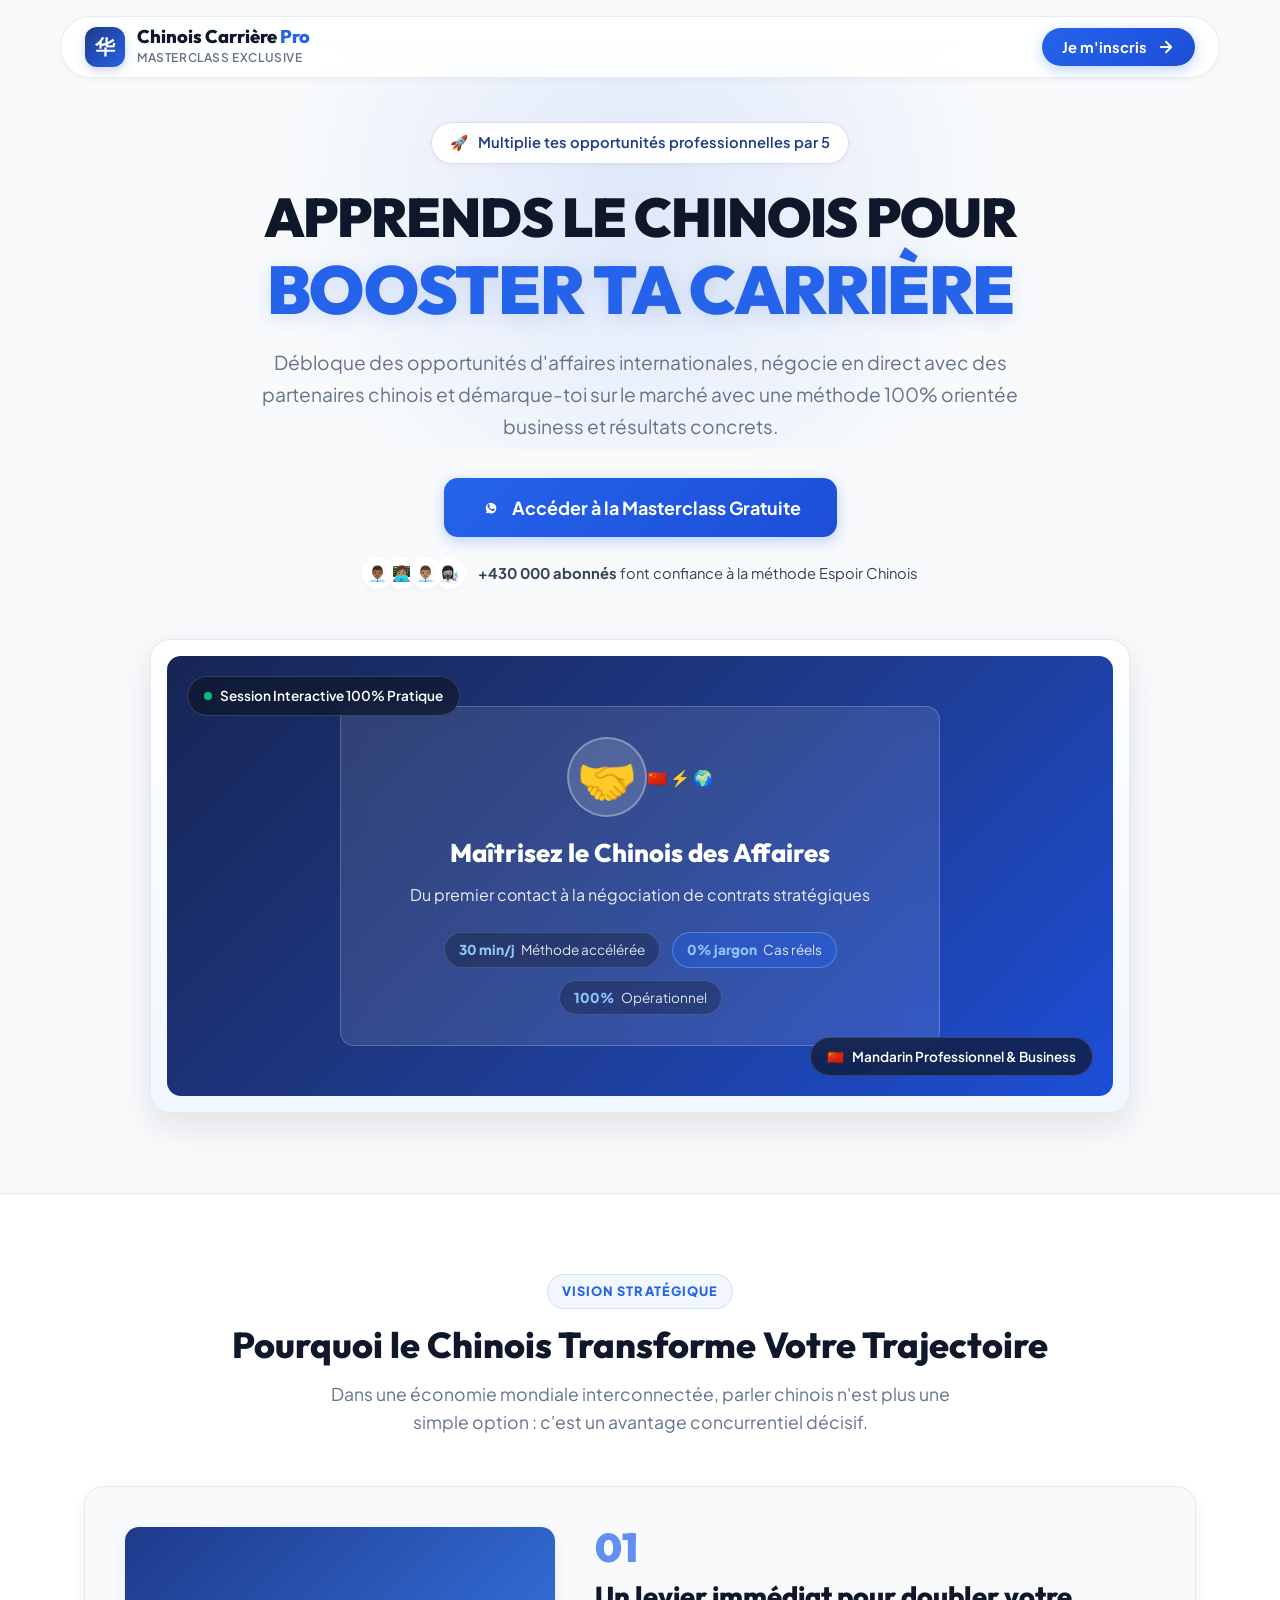
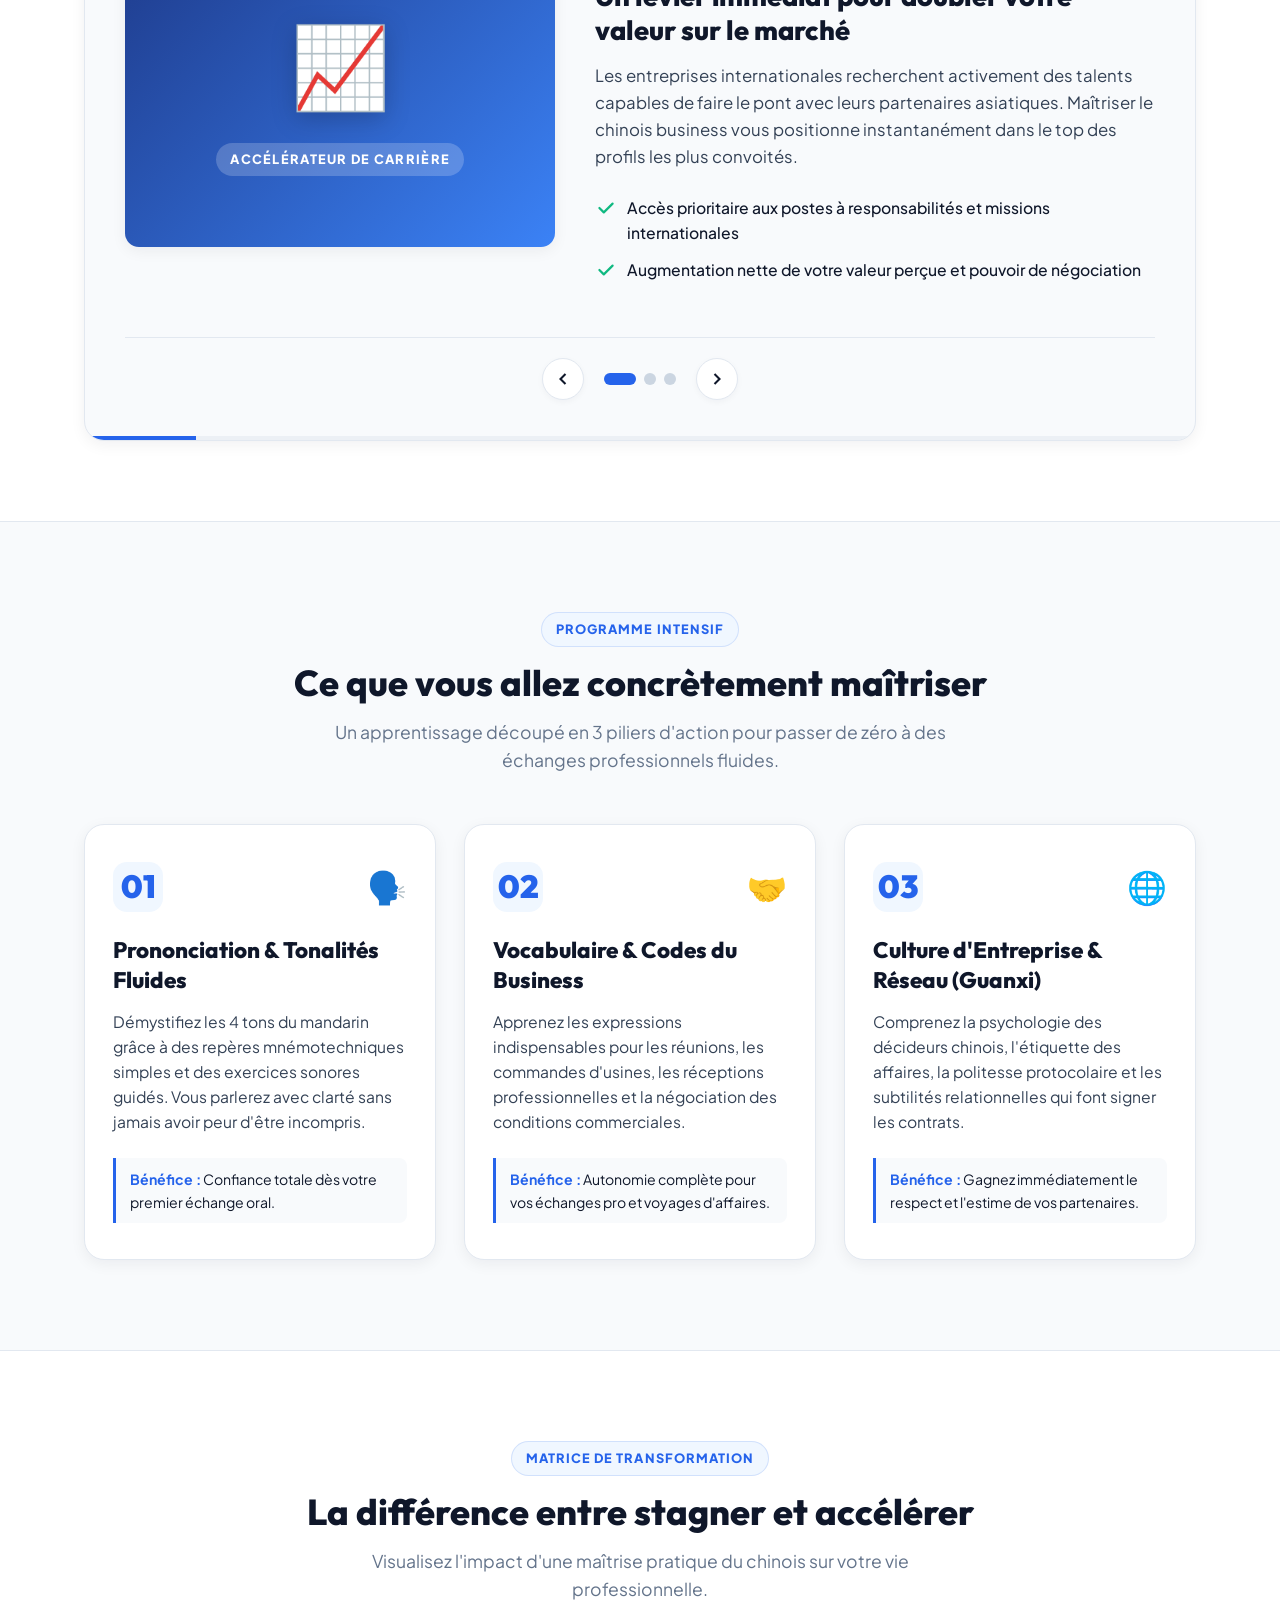
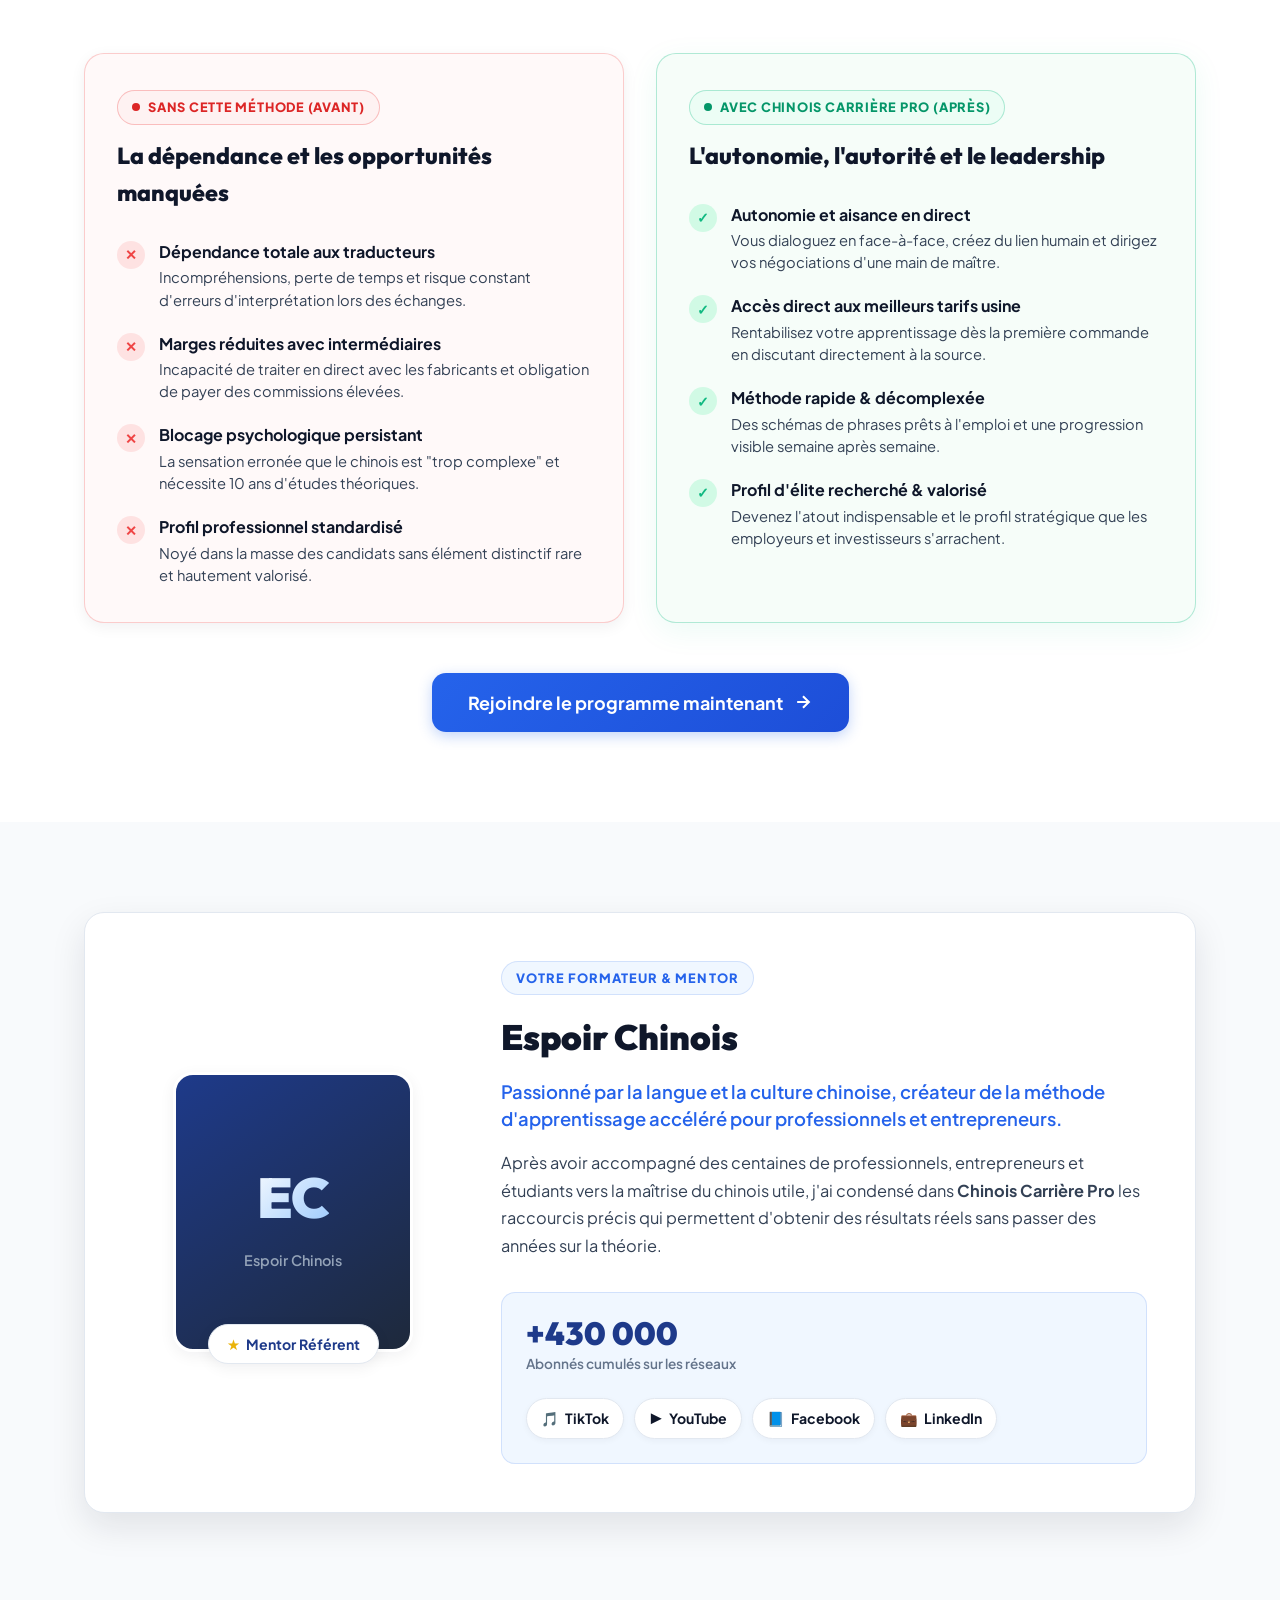
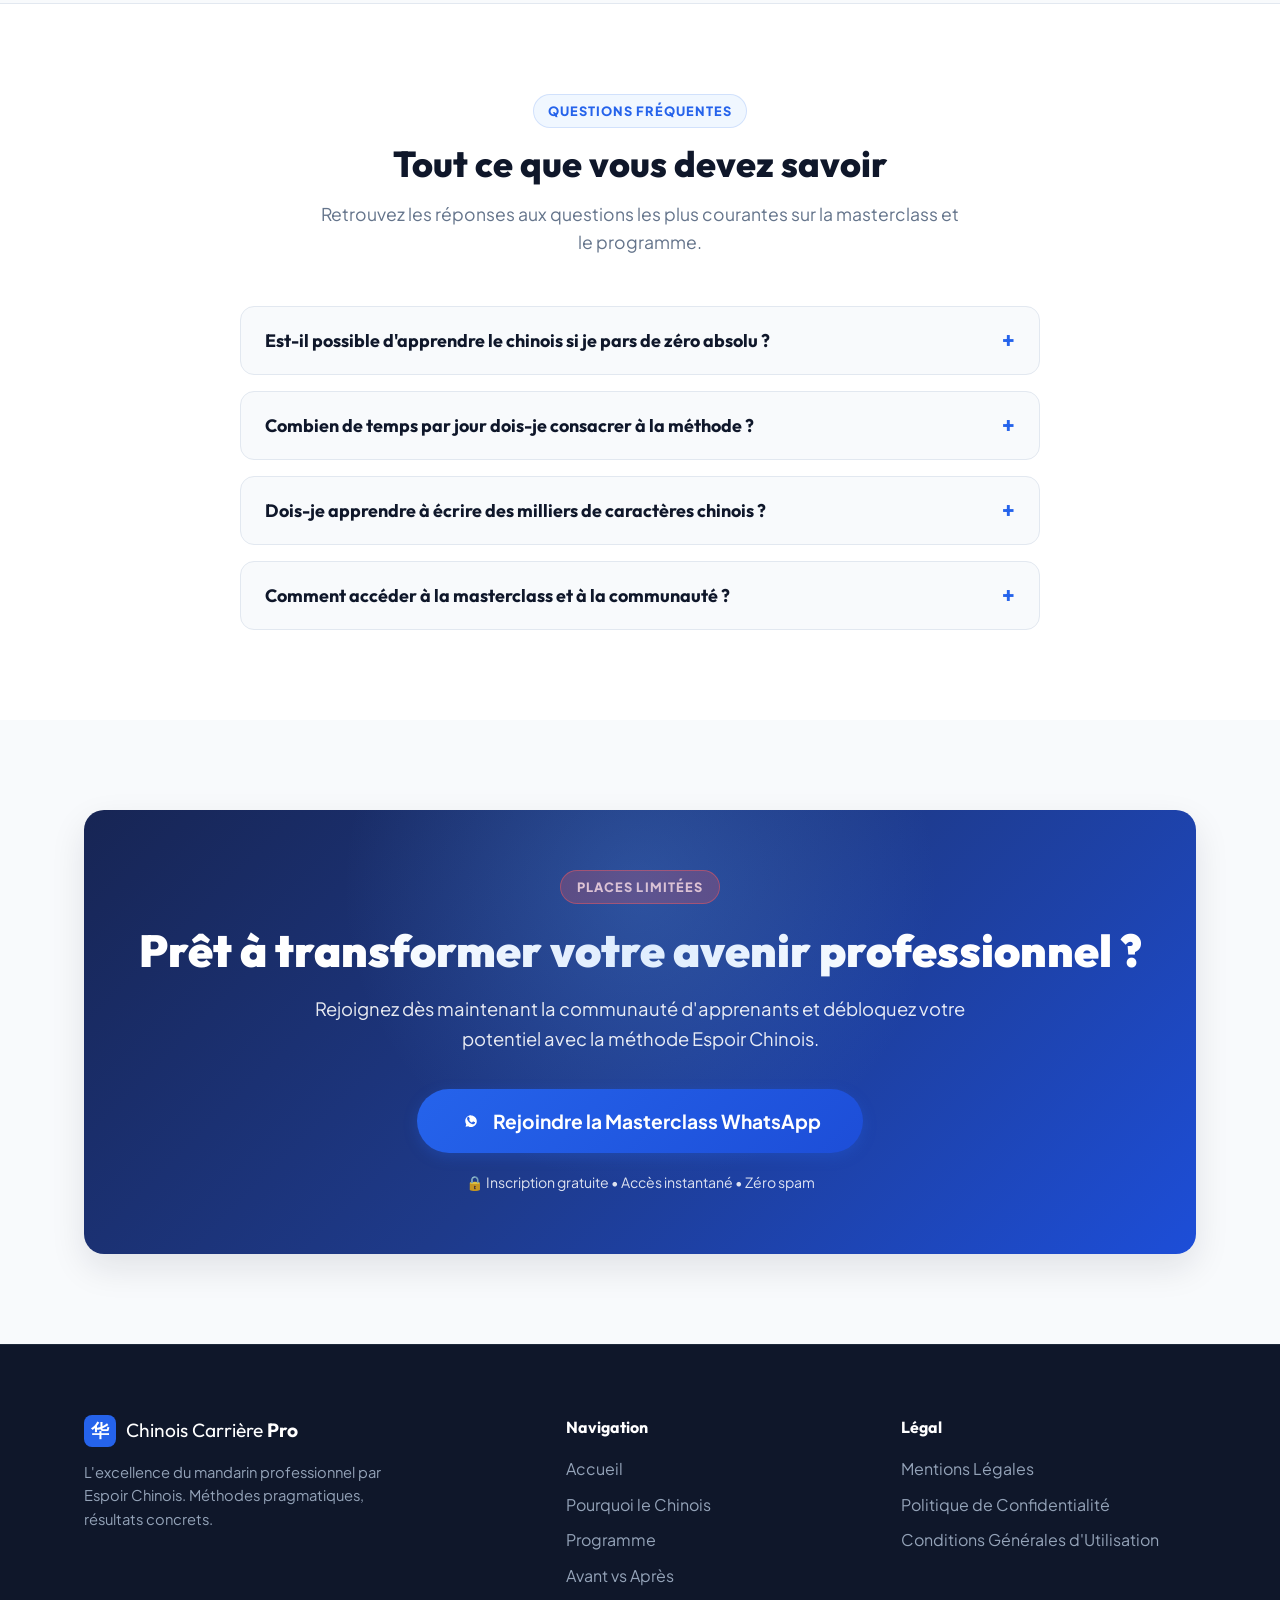
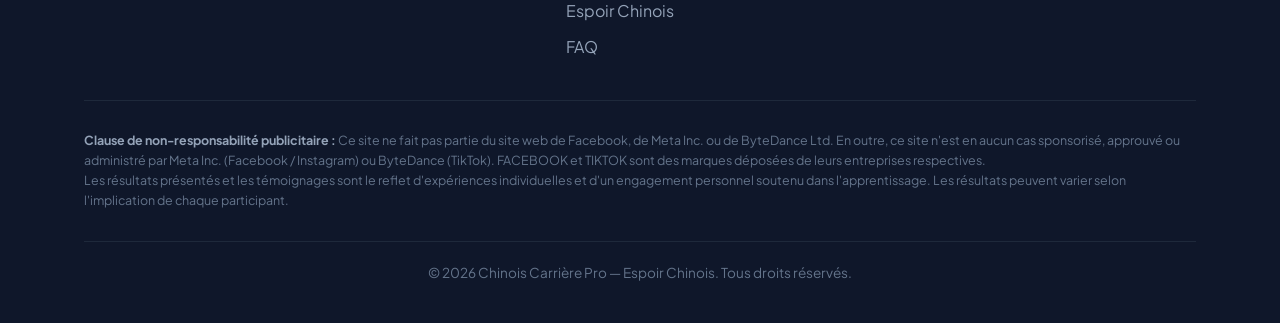
==== masterclass.html @ d3c2fe31 "La page de vente devient la racine du site Vercel sert index.html à la racine : c'était l'ancienne l" ====
<!DOCTYPE html>
<html lang="fr">
<head>
  <meta charset="UTF-8">
  <meta name="viewport" content="width=device-width, initial-scale=1.0">
  <title>Chinois Carrière Pro | Masterclass Exclusive avec Espoir Chinois</title>
  <meta name="description" content="Apprends le chinois professionnel pour booster ta carrière, négocier avec des partenaires chinois et débloquer des opportunités d'affaires internationales.">
  
  <!-- Preconnect Google Fonts -->
  <link rel="preconnect" href="https://fonts.googleapis.com">
  <link rel="preconnect" href="https://fonts.gstatic.com" crossorigin>
  <link href="https://fonts.googleapis.com/css2?family=Outfit:wght@600;700;800;900&family=Plus+Jakarta+Sans:wght@400;500;600;700&display=swap" rel="stylesheet">
  
  <!-- Stylesheet -->
  <link rel="stylesheet" href="styles.css">
</head>
<body>

  <!-- ==================== HEADER MINIMALISTE ==================== -->
  <header class="floating-header" id="header">
    <div class="header-container">
      <a href="#" class="brand-logo" aria-label="Accueil Chinois Carrière Pro">
        <div class="logo-badge">
          <span class="logo-cn">华</span>
        </div>
        <div class="logo-text">
          <span class="logo-title">Chinois Carrière <span class="text-royal">Pro</span></span>
          <span class="logo-subtitle">Masterclass Exclusive</span>
        </div>
      </a>
      <div class="header-action">
        <button class="btn btn-primary btn-header open-modal-btn" id="header-cta">
          <span>Je m'inscris</span>
          <svg width="18" height="18" viewBox="0 0 24 24" fill="none" stroke="currentColor" stroke-width="2.5" stroke-linecap="round" stroke-linejoin="round"><path d="M5 12h14M12 5l7 7-7 7"/></svg>
        </button>
      </div>
    </div>
  </header>

  <main>
    <!-- ==================== HERO SECTION ==================== -->
    <section class="hero-section" id="hero">
      <div class="hero-bg-glow"></div>
      <div class="container hero-content">
        
        <!-- Ticker Dynamique (Rotation 3.2s) -->
        <div class="hero-ticker-wrapper" id="ticker-wrapper" aria-live="polite">
          <div class="ticker-badge" id="hero-ticker">
            <span class="ticker-icon" id="ticker-icon">🚀</span>
            <span class="ticker-text" id="ticker-text">Multiplie tes opportunités professionnelles par 5</span>
          </div>
        </div>

        <!-- Titre Impactant -->
        <h1 class="hero-title">
          <span class="title-line-1">APPRENDS LE CHINOIS POUR</span>
          <span class="title-line-2">BOOSTER TA CARRIÈRE</span>
        </h1>

        <p class="hero-subtitle">
          Débloque des opportunités d'affaires internationales, négocie en direct avec des partenaires chinois et démarque-toi sur le marché avec une méthode 100% orientée business et résultats concrets.
        </p>

        <!-- CTA Principal & Garanties -->
        <div class="hero-cta-group">
          <button class="btn btn-primary btn-lg open-modal-btn" id="hero-cta-main">
            <span class="btn-shine"></span>
            <svg class="whatsapp-icon" width="22" height="22" viewBox="0 0 24 24" fill="currentColor">
              <path d="M12.031 6.172c-3.181 0-5.767 2.586-5.768 5.766-.001 1.298.38 2.27 1.019 3.287l-.711 2.598 2.664-.698c.96.541 1.761.882 2.796.883h.005c3.183 0 5.77-2.587 5.77-5.769s-2.588-5.767-5.775-5.767zm3.374 8.204c-.146.415-.718.784-1.002.833-.284.048-.655.074-2.18-.558-1.954-.809-3.21-2.793-3.308-2.923-.098-.13-.79-1.05-.79-2.003 0-.953.498-1.42.676-1.614.178-.194.39-.243.52-.243.13 0 .26.002.373.007.12.006.279-.046.436.331.162.39.553 1.348.602 1.448.049.099.082.215.016.346-.065.13-.098.212-.196.326-.098.114-.207.255-.296.342-.098.098-.201.205-.087.401.114.195.508.838 1.09 1.356.751.669 1.385.877 1.58.974.196.098.31.082.424-.049.114-.13.488-.569.619-.764.13-.195.26-.163.439-.098.179.065 1.139.537 1.334.635.195.098.326.146.374.228.049.081.049.472-.097.887z"/>
            </svg>
            <span>Accéder à la Masterclass Gratuite</span>
          </button>
          
          <div class="hero-social-proof-strip">
            <div class="avatars-group">
              <span class="avatar av-1">👨🏾‍💼</span>
              <span class="avatar av-2">👩🏽‍💻</span>
              <span class="avatar av-3">👨🏽‍💼</span>
              <span class="avatar av-4">👩🏿‍🔬</span>
            </div>
            <div class="proof-text">
              <strong>+430 000 abonnés</strong> font confiance à la méthode Espoir Chinois
            </div>
          </div>
        </div>

        <!-- Bannière Visuelle Pleine Largeur avec Glow -->
        <div class="hero-visual-card">
          <div class="visual-inner">
            <div class="visual-badge-floating top-left">
              <span class="dot-pulse"></span>
              <span>Session Interactive 100% Pratique</span>
            </div>
            <div class="visual-badge-floating bottom-right">
              <span class="badge-icon">🇨🇳</span>
              <span>Mandarin Professionnel & Business</span>
            </div>
            
            <!-- Graphic Illustration Container -->
            <div class="hero-banner-art">
              <div class="art-grid-lines"></div>
              <div class="art-card-center">
                <div class="art-avatar-box">
                  <span class="art-symbol">🤝</span>
                  <div class="art-status">
                    <span class="art-flag">🇨🇳 ⚡ 🌍</span>
                  </div>
                </div>
                <div class="art-card-text">
                  <h3>Maîtrisez le Chinois des Affaires</h3>
                  <p>Du premier contact à la négociation de contrats stratégiques</p>
                </div>
                <div class="art-stats-row">
                  <div class="stat-pill">
                    <span class="stat-num">30 min/j</span>
                    <span class="stat-lbl">Méthode accélérée</span>
                  </div>
                  <div class="stat-pill highlight">
                    <span class="stat-num">0% jargon</span>
                    <span class="stat-lbl">Cas réels</span>
                  </div>
                  <div class="stat-pill">
                    <span class="stat-num">100%</span>
                    <span class="stat-lbl">Opérationnel</span>
                  </div>
                </div>
              </div>
            </div>
          </div>
        </div>

      </div>
    </section>

    <!-- ==================== CARROUSEL ÉDUCATIF ==================== -->
    <section class="carousel-section" id="impact">
      <div class="container">
        
        <div class="section-header text-center">
          <div class="section-tag">VISION STRATÉGIQUE</div>
          <h2 class="section-title">Pourquoi le Chinois Transforme Votre Trajectoire</h2>
          <p class="section-subtitle">Dans une économie mondiale interconnectée, parler chinois n'est plus une simple option : c'est un avantage concurrentiel décisif.</p>
        </div>

        <div class="carousel-container" id="edu-carousel" aria-roledescription="carousel">
          <div class="carousel-slides-wrapper" id="carousel-track">
            
            <!-- Slide 01 -->
            <div class="carousel-slide active" data-index="0" role="group" aria-roledescription="slide">
              <div class="slide-grid">
                <div class="slide-visual">
                  <div class="slide-art-box theme-blue">
                    <div class="art-glow"></div>
                    <div class="slide-icon-huge">📈</div>
                    <div class="slide-art-tag">ACCÉLÉRATEUR DE CARRIÈRE</div>
                  </div>
                </div>
                <div class="slide-content">
                  <div class="slide-badge-num">01</div>
                  <h3 class="slide-title">Un levier immédiat pour doubler votre valeur sur le marché</h3>
                  <p class="slide-desc">
                    Les entreprises internationales recherchent activement des talents capables de faire le pont avec leurs partenaires asiatiques. Maîtriser le chinois business vous positionne instantanément dans le top des profils les plus convoités.
                  </p>
                  <ul class="slide-benefits">
                    <li>
                      <svg class="check-icon" viewBox="0 0 20 20" fill="currentColor"><path fill-rule="evenodd" d="M16.707 5.293a1 1 0 010 1.414l-8 8a1 1 0 01-1.414 0l-4-4a1 1 0 011.414-1.414L8 12.586l7.293-7.293a1 1 0 011.414 0z" clip-rule="evenodd"/></svg>
                      <span>Accès prioritaire aux postes à responsabilités et missions internationales</span>
                    </li>
                    <li>
                      <svg class="check-icon" viewBox="0 0 20 20" fill="currentColor"><path fill-rule="evenodd" d="M16.707 5.293a1 1 0 010 1.414l-8 8a1 1 0 01-1.414 0l-4-4a1 1 0 011.414-1.414L8 12.586l7.293-7.293a1 1 0 011.414 0z" clip-rule="evenodd"/></svg>
                      <span>Augmentation nette de votre valeur perçue et pouvoir de négociation</span>
                    </li>
                  </ul>
                </div>
              </div>
            </div>

            <!-- Slide 02 -->
            <div class="carousel-slide" data-index="1" role="group" aria-roledescription="slide">
              <div class="slide-grid">
                <div class="slide-visual">
                  <div class="slide-art-box theme-purple">
                    <div class="art-glow"></div>
                    <div class="slide-icon-huge">💼</div>
                    <div class="slide-art-tag">BUSINESS DIRECT</div>
                  </div>
                </div>
                <div class="slide-content">
                  <div class="slide-badge-num">02</div>
                  <h3 class="slide-title">Négociez directement à la source sans intermédiaires</h3>
                  <p class="slide-desc">
                    Éliminez les malentendus et les marges d'intermédiaires. En échangeant dans leur langue avec les usines et fournisseurs en Chine, vous gagnez leur respect, accédez aux vrais prix d'usine et sécurisez vos relations d'affaires.
                  </p>
                  <ul class="slide-benefits">
                    <li>
                      <svg class="check-icon" viewBox="0 0 20 20" fill="currentColor"><path fill-rule="evenodd" d="M16.707 5.293a1 1 0 010 1.414l-8 8a1 1 0 01-1.414 0l-4-4a1 1 0 011.414-1.414L8 12.586l7.293-7.293a1 1 0 011.414 0z" clip-rule="evenodd"/></svg>
                      <span>Réduction drastique des coûts d'approvisionnement et d'import</span>
                    </li>
                    <li>
                      <svg class="check-icon" viewBox="0 0 20 20" fill="currentColor"><path fill-rule="evenodd" d="M16.707 5.293a1 1 0 010 1.414l-8 8a1 1 0 01-1.414 0l-4-4a1 1 0 011.414-1.414L8 12.586l7.293-7.293a1 1 0 011.414 0z" clip-rule="evenodd"/></svg>
                      <span>Création de relations de confiance durable (Guanxi / 关系)</span>
                    </li>
                  </ul>
                </div>
              </div>
            </div>

            <!-- Slide 03 -->
            <div class="carousel-slide" data-index="2" role="group" aria-roledescription="slide">
              <div class="slide-grid">
                <div class="slide-visual">
                  <div class="slide-art-box theme-teal">
                    <div class="art-glow"></div>
                    <div class="slide-icon-huge">🎯</div>
                    <div class="slide-art-tag">DÉPASSEZ LA THÉORIE</div>
                  </div>
                </div>
                <div class="slide-content">
                  <div class="slide-badge-num">03</div>
                  <h3 class="slide-title">Une méthode pragmatique conçue pour les professionnels occupés</h3>
                  <p class="slide-desc">
                    Fini les années passées à mémoriser des caractères inutiles ou des poèmes antiques. Notre approche cible uniquement les structures conversationnelles, le vocabulaire d'affaires et la fluidité orale dont vous avez besoin dès la première semaine.
                  </p>
                  <ul class="slide-benefits">
                    <li>
                      <svg class="check-icon" viewBox="0 0 20 20" fill="currentColor"><path fill-rule="evenodd" d="M16.707 5.293a1 1 0 010 1.414l-8 8a1 1 0 01-1.414 0l-4-4a1 1 0 011.414-1.414L8 12.586l7.293-7.293a1 1 0 011.414 0z" clip-rule="evenodd"/></svg>
                      <span>Des résultats audibles et applicables dès les premières sessions</span>
                    </li>
                    <li>
                      <svg class="check-icon" viewBox="0 0 20 20" fill="currentColor"><path fill-rule="evenodd" d="M16.707 5.293a1 1 0 010 1.414l-8 8a1 1 0 01-1.414 0l-4-4a1 1 0 011.414-1.414L8 12.586l7.293-7.293a1 1 0 011.414 0z" clip-rule="evenodd"/></svg>
                      <span>Format optimisé pour s'intégrer facilement dans votre quotidien</span>
                    </li>
                  </ul>
                </div>
              </div>
            </div>

          </div>

          <!-- Carousel Controls -->
          <div class="carousel-controls">
            <button class="carousel-nav-btn prev" id="carousel-prev" aria-label="Slide précédent">
              <svg width="20" height="20" viewBox="0 0 24 24" fill="none" stroke="currentColor" stroke-width="2.5"><path d="M15 18l-6-6 6-6"/></svg>
            </button>
            <div class="carousel-dots" id="carousel-dots">
              <button class="dot active" data-dot="0" aria-label="Slide 1"></button>
              <button class="dot" data-dot="1" aria-label="Slide 2"></button>
              <button class="dot" data-dot="2" aria-label="Slide 3"></button>
            </div>
            <button class="carousel-nav-btn next" id="carousel-next" aria-label="Slide suivant">
              <svg width="20" height="20" viewBox="0 0 24 24" fill="none" stroke="currentColor" stroke-width="2.5"><path d="M9 18l6-6-6-6"/></svg>
            </button>
          </div>
          <div class="carousel-timer-indicator">
            <div class="timer-bar" id="timer-progress"></div>
          </div>
        </div>

      </div>
    </section>

    <!-- ==================== GRILLE DES 3 PILIERS ==================== -->
    <section class="pillars-section" id="piliers">
      <div class="container">
        
        <div class="section-header text-center">
          <div class="section-tag">PROGRAMME INTENSIF</div>
          <h2 class="section-title">Ce que vous allez concrètement maîtriser</h2>
          <p class="section-subtitle">Un apprentissage découpé en 3 piliers d'action pour passer de zéro à des échanges professionnels fluides.</p>
        </div>

        <div class="pillars-grid">
          
          <!-- Pilier 01 -->
          <div class="pillar-card">
            <div class="pillar-header">
              <span class="pillar-num">01</span>
              <div class="pillar-icon-box">🗣️</div>
            </div>
            <h3 class="pillar-title">Prononciation & Tonalités Fluides</h3>
            <p class="pillar-text">
              Démystifiez les 4 tons du mandarin grâce à des repères mnémotechniques simples et des exercices sonores guidés. Vous parlerez avec clarté sans jamais avoir peur d'être incompris.
            </p>
            <div class="pillar-highlight">
              <span class="ph-label">Bénéfice :</span> Confiance totale dès votre premier échange oral.
            </div>
          </div>

          <!-- Pilier 02 -->
          <div class="pillar-card">
            <div class="pillar-header">
              <span class="pillar-num">02</span>
              <div class="pillar-icon-box">🤝</div>
            </div>
            <h3 class="pillar-title">Vocabulaire & Codes du Business</h3>
            <p class="pillar-text">
              Apprenez les expressions indispensables pour les réunions, les commandes d'usines, les réceptions professionnelles et la négociation des conditions commerciales.
            </p>
            <div class="pillar-highlight">
              <span class="ph-label">Bénéfice :</span> Autonomie complète pour vos échanges pro et voyages d'affaires.
            </div>
          </div>

          <!-- Pilier 03 -->
          <div class="pillar-card">
            <div class="pillar-header">
              <span class="pillar-num">03</span>
              <div class="pillar-icon-box">🌐</div>
            </div>
            <h3 class="pillar-title">Culture d'Entreprise & Réseau (Guanxi)</h3>
            <p class="pillar-text">
              Comprenez la psychologie des décideurs chinois, l'étiquette des affaires, la politesse protocolaire et les subtilités relationnelles qui font signer les contrats.
            </p>
            <div class="pillar-highlight">
              <span class="ph-label">Bénéfice :</span> Gagnez immédiatement le respect et l'estime de vos partenaires.
            </div>
          </div>

        </div>

      </div>
    </section>

    <!-- ==================== AVANT VS APRÈS ==================== -->
    <section class="transformation-section" id="transformation">
      <div class="container">
        
        <div class="section-header text-center">
          <div class="section-tag">MATRICE DE TRANSFORMATION</div>
          <h2 class="section-title">La différence entre stagner et accélérer</h2>
          <p class="section-subtitle">Visualisez l'impact d'une maîtrise pratique du chinois sur votre vie professionnelle.</p>
        </div>

        <div class="transformation-grid">
          
          <!-- Carte AVANT (Rouge) -->
          <div class="transfo-card card-before">
            <div class="transfo-header">
              <div class="transfo-status-badge before-badge">
                <span class="badge-dot"></span> SANS CETTE MÉTHODE (AVANT)
              </div>
              <h3 class="transfo-card-title">La dépendance et les opportunités manquées</h3>
            </div>
            <ul class="transfo-list">
              <li class="transfo-item before">
                <div class="item-icon-wrap red-cross">✕</div>
                <div class="item-content">
                  <strong>Dépendance totale aux traducteurs</strong>
                  <p>Incompréhensions, perte de temps et risque constant d'erreurs d'interprétation lors des échanges.</p>
                </div>
              </li>
              <li class="transfo-item before">
                <div class="item-icon-wrap red-cross">✕</div>
                <div class="item-content">
                  <strong>Marges réduites avec intermédiaires</strong>
                  <p>Incapacité de traiter en direct avec les fabricants et obligation de payer des commissions élevées.</p>
                </div>
              </li>
              <li class="transfo-item before">
                <div class="item-icon-wrap red-cross">✕</div>
                <div class="item-content">
                  <strong>Blocage psychologique persistant</strong>
                  <p>La sensation erronée que le chinois est "trop complexe" et nécessite 10 ans d'études théoriques.</p>
                </div>
              </li>
              <li class="transfo-item before">
                <div class="item-icon-wrap red-cross">✕</div>
                <div class="item-content">
                  <strong>Profil professionnel standardisé</strong>
                  <p>Noyé dans la masse des candidats sans élément distinctif rare et hautement valorisé.</p>
                </div>
              </li>
            </ul>
          </div>

          <!-- Carte APRÈS (Verte) -->
          <div class="transfo-card card-after">
            <div class="transfo-header">
              <div class="transfo-status-badge after-badge">
                <span class="badge-dot"></span> AVEC CHINOIS CARRIÈRE PRO (APRÈS)
              </div>
              <h3 class="transfo-card-title">L'autonomie, l'autorité et le leadership</h3>
            </div>
            <ul class="transfo-list">
              <li class="transfo-item after">
                <div class="item-icon-wrap green-check">✓</div>
                <div class="item-content">
                  <strong>Autonomie et aisance en direct</strong>
                  <p>Vous dialoguez en face-à-face, créez du lien humain et dirigez vos négociations d'une main de maître.</p>
                </div>
              </li>
              <li class="transfo-item after">
                <div class="item-icon-wrap green-check">✓</div>
                <div class="item-content">
                  <strong>Accès direct aux meilleurs tarifs usine</strong>
                  <p>Rentabilisez votre apprentissage dès la première commande en discutant directement à la source.</p>
                </div>
              </li>
              <li class="transfo-item after">
                <div class="item-icon-wrap green-check">✓</div>
                <div class="item-content">
                  <strong>Méthode rapide & décomplexée</strong>
                  <p>Des schémas de phrases prêts à l'emploi et une progression visible semaine après semaine.</p>
                </div>
              </li>
              <li class="transfo-item after">
                <div class="item-icon-wrap green-check">✓</div>
                <div class="item-content">
                  <strong>Profil d'élite recherché & valorisé</strong>
                  <p>Devenez l'atout indispensable et le profil stratégique que les employeurs et investisseurs s'arrachent.</p>
                </div>
              </li>
            </ul>
          </div>

        </div>

        <div class="cta-center-wrapper">
          <button class="btn btn-primary btn-lg open-modal-btn">
            <span class="btn-shine"></span>
            <span>Rejoindre le programme maintenant</span>
            <svg width="20" height="20" viewBox="0 0 24 24" fill="none" stroke="currentColor" stroke-width="2.5"><path d="M5 12h14M12 5l7 7-7 7"/></svg>
          </button>
        </div>

      </div>
    </section>

    <!-- ==================== PRÉSENTATEUR & AUTORITÉ ==================== -->
    <section class="instructor-section" id="presentateur">
      <div class="container">
        
        <div class="instructor-card">
          <div class="instructor-grid">
            
            <div class="instructor-visual">
              <div class="instructor-avatar-frame">
                <div class="avatar-glow"></div>
                <div class="instructor-avatar-placeholder">
                  <div class="avatar-initials">EC</div>
                  <span class="avatar-role">Espoir Chinois</span>
                </div>
                <div class="instructor-floating-tag">
                  <span class="star-icon">★</span>
                  <span>Mentor Référent</span>
                </div>
              </div>
            </div>

            <div class="instructor-content">
              <div class="section-tag">VOTRE FORMATEUR & MENTOR</div>
              <h2 class="instructor-name">Espoir Chinois</h2>
              <p class="instructor-lead">
                Passionné par la langue et la culture chinoise, créateur de la méthode d'apprentissage accéléré pour professionnels et entrepreneurs.
              </p>
              <p class="instructor-bio">
                Après avoir accompagné des centaines de professionnels, entrepreneurs et étudiants vers la maîtrise du chinois utile, j'ai condensé dans <strong>Chinois Carrière Pro</strong> les raccourcis précis qui permettent d'obtenir des résultats réels sans passer des années sur la théorie.
              </p>

              <!-- Preuve Sociale + Compteur -->
              <div class="social-authority-box">
                <div class="subscribers-stat">
                  <span class="stat-number">+430 000</span>
                  <span class="stat-caption">Abonnés cumulés sur les réseaux</span>
                </div>

                <div class="social-links-grid">
                  <a href="https://tiktok.com" target="_blank" rel="noopener noreferrer" class="social-btn tiktok" aria-label="TikTok Espoir Chinois">
                    <span class="social-icon">🎵</span>
                    <span>TikTok</span>
                  </a>
                  <a href="https://youtube.com" target="_blank" rel="noopener noreferrer" class="social-btn youtube" aria-label="YouTube Espoir Chinois">
                    <span class="social-icon">▶️</span>
                    <span>YouTube</span>
                  </a>
                  <a href="https://facebook.com" target="_blank" rel="noopener noreferrer" class="social-btn facebook" aria-label="Facebook Espoir Chinois">
                    <span class="social-icon">📘</span>
                    <span>Facebook</span>
                  </a>
                  <a href="https://linkedin.com" target="_blank" rel="noopener noreferrer" class="social-btn linkedin" aria-label="LinkedIn Espoir Chinois">
                    <span class="social-icon">💼</span>
                    <span>LinkedIn</span>
                  </a>
                </div>
              </div>

            </div>

          </div>
        </div>

      </div>
    </section>

    <!-- ==================== FAQ ACCORDÉON ==================== -->
    <section class="faq-section" id="faq">
      <div class="container">
        
        <div class="section-header text-center">
          <div class="section-tag">QUESTIONS FRÉQUENTES</div>
          <h2 class="section-title">Tout ce que vous devez savoir</h2>
          <p class="section-subtitle">Retrouvez les réponses aux questions les plus courantes sur la masterclass et le programme.</p>
        </div>

        <div class="faq-accordion" id="faq-accordion">
          
          <div class="faq-item">
            <button class="faq-question" aria-expanded="false">
              <span>Est-il possible d'apprendre le chinois si je pars de zéro absolu ?</span>
              <span class="faq-icon">+</span>
            </button>
            <div class="faq-answer">
              <div class="faq-answer-inner">
                <p>Absolument. Le programme est spécialement conçu pour les débutants complets. Nous décomposons les sons, la prononciation et la grammaire en blocs logiques simples, ce qui vous permet de construire vos premières phrases dès la première séance.</p>
              </div>
            </div>
          </div>

          <div class="faq-item">
            <button class="faq-question" aria-expanded="false">
              <span>Combien de temps par jour dois-je consacrer à la méthode ?</span>
              <span class="faq-icon">+</span>
            </button>
            <div class="faq-answer">
              <div class="faq-answer-inner">
                <p>20 à 30 minutes par jour suffisent largement grâce à notre méthode de micro-apprentissage ciblée. La régularité prime sur la quantité d'heures.</p>
              </div>
            </div>
          </div>

          <div class="faq-item">
            <button class="faq-question" aria-expanded="false">
              <span>Dois-je apprendre à écrire des milliers de caractères chinois ?</span>
              <span class="faq-icon">+</span>
            </button>
            <div class="faq-answer">
              <div class="faq-answer-inner">
                <p>Non ! Pour le monde professionnel moderne, l'accent est mis à 100% sur l'expression orale, l'écoute et la frappe au clavier (Pinyin sur smartphone/ordinateur). Vous gagnez des années précieuses en évitant l'écriture manuscrite complexe.</p>
              </div>
            </div>
          </div>

          <div class="faq-item">
            <button class="faq-question" aria-expanded="false">
              <span>Comment accéder à la masterclass et à la communauté ?</span>
              <span class="faq-icon">+</span>
            </button>
            <div class="faq-answer">
              <div class="faq-answer-inner">
                <p>Il vous suffit de cliquer sur le bouton d'inscription pour rejoindre directement notre communauté WhatsApp dédiée. Vous y recevrez vos accès et les supports exclusifs de formation.</p>
              </div>
            </div>
          </div>

        </div>

      </div>
    </section>

    <!-- ==================== BANNIÈRE CTA FINALE ==================== -->
    <section class="final-cta-section">
      <div class="container">
        <div class="final-cta-card">
          <div class="final-cta-glow"></div>
          <div class="final-cta-content text-center">
            <div class="cta-pill-badge">PLACES LIMITÉES</div>
            <h2 class="final-cta-title">Prêt à transformer votre avenir professionnel ?</h2>
            <p class="final-cta-text">
              Rejoignez dès maintenant la communauté d'apprenants et débloquez votre potentiel avec la méthode Espoir Chinois.
            </p>
            <button class="btn btn-primary btn-xl open-modal-btn" id="final-cta-btn">
              <span class="btn-shine"></span>
              <svg class="whatsapp-icon" width="24" height="24" viewBox="0 0 24 24" fill="currentColor">
                <path d="M12.031 6.172c-3.181 0-5.767 2.586-5.768 5.766-.001 1.298.38 2.27 1.019 3.287l-.711 2.598 2.664-.698c.96.541 1.761.882 2.796.883h.005c3.183 0 5.77-2.587 5.77-5.769s-2.588-5.767-5.775-5.767zm3.374 8.204c-.146.415-.718.784-1.002.833-.284.048-.655.074-2.18-.558-1.954-.809-3.21-2.793-3.308-2.923-.098-.13-.79-1.05-.79-2.003 0-.953.498-1.42.676-1.614.178-.194.39-.243.52-.243.13 0 .26.002.373.007.12.006.279-.046.436.331.162.39.553 1.348.602 1.448.049.099.082.215.016.346-.065.13-.098.212-.196.326-.098.114-.207.255-.296.342-.098.098-.201.205-.087.401.114.195.508.838 1.09 1.356.751.669 1.385.877 1.58.974.196.098.31.082.424-.049.114-.13.488-.569.619-.764.13-.195.26-.163.439-.098.179.065 1.139.537 1.334.635.195.098.326.146.374.228.049.081.049.472-.097.887z"/>
              </svg>
              <span>Rejoindre la Masterclass WhatsApp</span>
            </button>
            <div class="cta-micro-guarantee">
              <span>🔒 Inscription gratuite • Accès instantané • Zéro spam</span>
            </div>
          </div>
        </div>
      </div>
    </section>
  </main>

  <!-- ==================== MODAL WHATSAPP / INSCRIPTION ==================== -->
  <div class="modal-overlay" id="whatsapp-modal" aria-hidden="true" role="dialog" aria-labelledby="modal-title">
    <div class="modal-card">
      <button class="modal-close-btn" id="modal-close" aria-label="Fermer la boîte de dialogue">✕</button>
      
      <div class="modal-header">
        <div class="modal-icon-badge">
          <span class="icon-whatsapp-inner">💬</span>
        </div>
        <h3 class="modal-title" id="modal-title">Rejoindre la Masterclass Exclusive</h3>
        <p class="modal-subtitle">Entrez vos informations pour recevoir immédiatement le lien d'accès WhatsApp et les supports de formation.</p>
      </div>

      <form class="modal-form" id="registration-form" onsubmit="handleFormSubmit(event)">
        <div class="form-group">
          <label for="form-name">Votre Nom complet</label>
          <input type="text" id="form-name" name="name" placeholder="Ex: Jean Dupont" required autocomplete="name">
        </div>

        <div class="form-group">
          <label for="form-phone">Numéro WhatsApp (avec indicatif)</label>
          <input type="tel" id="form-phone" name="phone" placeholder="Ex: +229 90 00 00 00 / +33 6 00 00 00 00" required autocomplete="tel">
        </div>

        <div class="form-group">
          <label for="form-email">Adresse Email</label>
          <input type="email" id="form-email" name="email" placeholder="votre.email@exemple.com" required autocomplete="email">
        </div>

        <button type="submit" class="btn btn-primary btn-modal-submit" id="submit-btn">
          <span>Confirmer et Rejoindre le Groupe WhatsApp</span>
          <svg width="20" height="20" viewBox="0 0 24 24" fill="none" stroke="currentColor" stroke-width="2.5"><path d="M5 12h14M12 5l7 7-7 7"/></svg>
        </button>

        <p class="modal-privacy-note">
          🔒 Vos informations restent strictement confidentielles et ne seront jamais partagées.
        </p>
      </form>
    </div>
  </div>

  <!-- ==================== FOOTER CONFORME & LÉGAL ==================== -->
  <footer class="site-footer">
    <div class="container footer-content">
      
      <div class="footer-top">
        <div class="footer-brand">
          <div class="footer-logo">
            <span class="logo-cn-small">华</span>
            <span class="logo-name">Chinois Carrière <strong>Pro</strong></span>
          </div>
          <p class="footer-tagline">
            L'excellence du mandarin professionnel par Espoir Chinois. Méthodes pragmatiques, résultats concrets.
          </p>
        </div>

        <div class="footer-links-group">
          <h4>Navigation</h4>
          <ul>
            <li><a href="#hero">Accueil</a></li>
            <li><a href="#impact">Pourquoi le Chinois</a></li>
            <li><a href="#piliers">Programme</a></li>
            <li><a href="#transformation">Avant vs Après</a></li>
            <li><a href="#presentateur">Espoir Chinois</a></li>
            <li><a href="#faq">FAQ</a></li>
          </ul>
        </div>

        <div class="footer-links-group">
          <h4>Légal</h4>
          <ul>
            <li><a href="#mentions">Mentions Légales</a></li>
            <li><a href="#confidentialite">Politique de Confidentialité</a></li>
            <li><a href="#cgv">Conditions Générales d'Utilisation</a></li>
          </ul>
        </div>
      </div>

      <div class="footer-divider"></div>

      <!-- Clause de Non-Affiliation Meta Ads -->
      <div class="meta-disclaimer">
        <p>
          <strong>Clause de non-responsabilité publicitaire :</strong> Ce site ne fait pas partie du site web de Facebook, de Meta Inc. ou de ByteDance Ltd. En outre, ce site n'est en aucun cas sponsorisé, approuvé ou administré par Meta Inc. (Facebook / Instagram) ou ByteDance (TikTok). FACEBOOK et TIKTOK sont des marques déposées de leurs entreprises respectives.
        </p>
        <p>
          Les résultats présentés et les témoignages sont le reflet d'expériences individuelles et d'un engagement personnel soutenu dans l'apprentissage. Les résultats peuvent varier selon l'implication de chaque participant.
        </p>
      </div>

      <div class="footer-bottom">
        <p>&copy; <span id="current-year">2026</span> Chinois Carrière Pro — Espoir Chinois. Tous droits réservés.</p>
      </div>

    </div>
  </footer>

  <!-- Script JS -->
  <script src="script.js"></script>
</body>
</html>
---- styles.css ----
/* ==========================================================================
   CHINOIS CARRIÈRE PRO — DESIGN SYSTEM & STYLES
   Executive Navy & Haute Confiance
   ========================================================================== */

:root {
  /* Palette de Couleurs */
  --color-primary: #1e3a8a;
  --color-primary-dark: #172554;
  --color-royal: #2563eb;
  --color-royal-dark: #1d4ed8;
  --color-royal-light: #60a5fa;
  
  --color-alert: #ef4444;
  --color-alert-dark: #dc2626;
  --color-alert-soft: #fef2f2;
  
  --color-success: #10b981;
  --color-success-dark: #059669;
  --color-success-soft: #ecfdf5;
  --color-whatsapp: #25d366;
  --color-whatsapp-dark: #128c7e;

  --color-bg: #f8fafc;
  --color-card: #ffffff;
  --color-soft-blue: #f0f7ff;
  --color-border: #e2e8f0;
  --color-border-light: #f1f5f9;

  /* Typographie */
  --text-title: #0f172a;
  --text-body: #334155;
  --text-muted: #64748b;
  --text-white: #ffffff;

  --font-heading: 'Outfit', -apple-system, BlinkMacSystemFont, 'Segoe UI', Roboto, sans-serif;
  --font-body: 'Plus Jakarta Sans', -apple-system, BlinkMacSystemFont, 'Segoe UI', Roboto, sans-serif;

  /* Rayons de Courbure */
  --radius-sm: 8px;
  --radius-md: 14px;
  --radius-lg: 20px;
  --radius-pill: 9999px;

  /* Ombres Portées */
  --shadow-sm: 0 2px 6px rgba(15, 23, 42, 0.04);
  --shadow-md: 0 4px 15px rgba(15, 23, 42, 0.06);
  --shadow-lg: 0 14px 35px rgba(15, 23, 42, 0.1);
  --shadow-cta: 0 4px 14px rgba(37, 99, 235, 0.28);
  --shadow-cta-hover: 0 8px 24px rgba(37, 99, 235, 0.38);

  /* Transitions */
  --transition-fast: 0.2s cubic-bezier(0.16, 1, 0.3, 1);
  --transition-normal: 0.3s cubic-bezier(0.16, 1, 0.3, 1);
  --transition-slow: 0.5s cubic-bezier(0.16, 1, 0.3, 1);
}

/* Base & Reset */
*, *::before, *::after {
  box-sizing: border-box;
  margin: 0;
  padding: 0;
}

html {
  scroll-behavior: smooth;
  font-size: 16px;
  -webkit-text-size-adjust: 100%;
}

body {
  font-family: var(--font-body);
  background-color: var(--color-bg);
  color: var(--text-body);
  line-height: 1.6;
  overflow-x: hidden;
}

img, svg {
  display: block;
  max-width: 100%;
}

a {
  color: inherit;
  text-decoration: none;
  transition: color var(--transition-fast);
}

button, input {
  font-family: inherit;
}

.container {
  width: 100%;
  max-width: 1160px;
  margin: 0 auto;
  padding: 0 24px;
}

.text-center {
  text-align: center;
}

.text-royal {
  color: var(--color-royal);
}

/* ==================== BUTTONS ==================== */
.btn {
  display: inline-flex;
  align-items: center;
  justify-content: center;
  gap: 10px;
  font-weight: 700;
  font-size: 1rem;
  border-radius: var(--radius-md);
  padding: 14px 28px;
  border: none;
  cursor: pointer;
  position: relative;
  overflow: hidden;
  transition: transform var(--transition-fast), box-shadow var(--transition-fast), background-color var(--transition-fast);
  text-align: center;
}

.btn:hover {
  transform: translateY(-2px) scale(1.02);
}

.btn:active {
  transform: translateY(0) scale(0.99);
}

.btn-primary {
  background: linear-gradient(135deg, var(--color-royal) 0%, var(--color-royal-dark) 100%);
  color: var(--text-white);
  box-shadow: var(--shadow-cta);
}

.btn-primary:hover {
  box-shadow: var(--shadow-cta-hover);
  background: linear-gradient(135deg, #3b82f6 0%, var(--color-royal) 100%);
}

.btn-header {
  padding: 10px 20px;
  font-size: 0.92rem;
  border-radius: var(--radius-pill);
}

.btn-lg {
  padding: 18px 36px;
  font-size: 1.12rem;
  border-radius: var(--radius-md);
}

.btn-xl {
  padding: 20px 42px;
  font-size: 1.2rem;
  border-radius: var(--radius-pill);
}

.btn-shine {
  position: absolute;
  top: 0;
  left: -100%;
  width: 50%;
  height: 100%;
  background: linear-gradient(90deg, transparent, rgba(255, 255, 255, 0.25), transparent);
  transform: skewX(-20deg);
  animation: shine 4s infinite;
}

@keyframes shine {
  0% { left: -100%; }
  25% { left: 150%; }
  100% { left: 150%; }
}

/* ==================== SECTION HEADERS ==================== */
.section-header {
  margin-bottom: 50px;
}

.section-tag {
  display: inline-block;
  font-size: 0.8rem;
  font-weight: 800;
  letter-spacing: 0.08em;
  color: var(--color-royal);
  background-color: var(--color-soft-blue);
  padding: 6px 14px;
  border-radius: var(--radius-pill);
  margin-bottom: 14px;
  border: 1px solid rgba(37, 99, 235, 0.15);
}

.section-title {
  font-family: var(--font-heading);
  font-size: 2.25rem;
  font-weight: 800;
  color: var(--text-title);
  line-height: 1.2;
  margin-bottom: 14px;
}

.section-subtitle {
  font-size: 1.1rem;
  color: var(--text-muted);
  max-width: 650px;
  margin: 0 auto;
}

/* ==================== HEADER FLOTTANT ==================== */
.floating-header {
  position: sticky;
  top: 16px;
  z-index: 100;
  padding: 0 16px;
}

.header-container {
  max-width: 1160px;
  margin: 0 auto;
  background: rgba(255, 255, 255, 0.85);
  backdrop-filter: blur(14px);
  -webkit-backdrop-filter: blur(14px);
  border: 1px solid rgba(226, 232, 240, 0.8);
  border-radius: var(--radius-pill);
  padding: 10px 24px;
  display: flex;
  align-items: center;
  justify-content: space-between;
  box-shadow: var(--shadow-sm);
  transition: all var(--transition-normal);
}

.floating-header.scrolled .header-container {
  box-shadow: var(--shadow-md);
  background: rgba(255, 255, 255, 0.95);
}

.brand-logo {
  display: flex;
  align-items: center;
  gap: 12px;
}

.logo-badge {
  width: 40px;
  height: 40px;
  background: linear-gradient(135deg, var(--color-primary) 0%, var(--color-royal) 100%);
  border-radius: 12px;
  display: flex;
  align-items: center;
  justify-content: center;
  color: var(--text-white);
  font-family: var(--font-heading);
  font-weight: 900;
  font-size: 1.25rem;
  box-shadow: 0 4px 10px rgba(30, 58, 138, 0.2);
}

.logo-text {
  display: flex;
  flex-direction: column;
}

.logo-title {
  font-family: var(--font-heading);
  font-weight: 800;
  font-size: 1.15rem;
  color: var(--text-title);
  line-height: 1.1;
}

.logo-subtitle {
  font-size: 0.75rem;
  font-weight: 600;
  color: var(--text-muted);
  text-transform: uppercase;
  letter-spacing: 0.05em;
}

/* ==================== HERO SECTION ==================== */
.hero-section {
  position: relative;
  padding: 60px 0 80px;
  overflow: hidden;
}

.hero-bg-glow {
  position: absolute;
  top: -10%;
  left: 50%;
  transform: translateX(-50%);
  width: 900px;
  height: 500px;
  background: radial-gradient(circle, rgba(37, 99, 235, 0.12) 0%, rgba(240, 247, 255, 0) 70%);
  z-index: -1;
  pointer-events: none;
}

.hero-content {
  display: flex;
  flex-direction: column;
  align-items: center;
  text-align: center;
}

/* Ticker Dynamique */
.hero-ticker-wrapper {
  margin-bottom: 24px;
}

.ticker-badge {
  display: inline-flex;
  align-items: center;
  gap: 10px;
  background: #ffffff;
  border: 1px solid rgba(37, 99, 235, 0.2);
  padding: 8px 18px;
  border-radius: var(--radius-pill);
  box-shadow: var(--shadow-sm);
  font-size: 0.92rem;
  font-weight: 600;
  color: var(--color-primary);
  transition: all var(--transition-fast);
}

.ticker-text {
  animation: fadeInOut 0.4s ease;
}

@keyframes fadeInOut {
  from { opacity: 0; transform: translateY(4px); }
  to { opacity: 1; transform: translateY(0); }
}

/* Hero Titles */
.hero-title {
  font-family: var(--font-heading);
  font-weight: 900;
  line-height: 1.1;
  margin-bottom: 20px;
  display: flex;
  flex-direction: column;
  gap: 6px;
}

.title-line-1 {
  font-size: clamp(1.8rem, 4.5vw, 3.4rem);
  color: var(--text-title);
  letter-spacing: -0.02em;
}

.title-line-2 {
  font-size: clamp(2rem, 5.5vw, 4.2rem);
  color: var(--color-royal);
  letter-spacing: -0.02em;
  text-shadow: 0 4px 20px rgba(37, 99, 235, 0.18);
}

.hero-subtitle {
  font-size: 1.2rem;
  color: var(--text-muted);
  max-width: 760px;
  margin-bottom: 36px;
  line-height: 1.65;
}

.hero-cta-group {
  display: flex;
  flex-direction: column;
  align-items: center;
  gap: 20px;
  margin-bottom: 50px;
}

.hero-social-proof-strip {
  display: flex;
  align-items: center;
  gap: 12px;
  font-size: 0.92rem;
  color: var(--text-body);
}

.avatars-group {
  display: flex;
  margin-left: 6px;
}

.avatars-group .avatar {
  display: inline-flex;
  align-items: center;
  justify-content: center;
  width: 32px;
  height: 32px;
  border-radius: 50%;
  background: #ffffff;
  border: 2px solid #ffffff;
  margin-left: -8px;
  font-size: 0.95rem;
  box-shadow: var(--shadow-sm);
}

/* Bannière Visuelle Pleine Largeur Hero */
.hero-visual-card {
  width: 100%;
  max-width: 980px;
  background: linear-gradient(180deg, #ffffff 0%, #f0f7ff 100%);
  border: 1px solid rgba(226, 232, 240, 0.9);
  border-radius: var(--radius-lg);
  padding: 16px;
  box-shadow: var(--shadow-lg);
  position: relative;
}

.visual-inner {
  background: linear-gradient(135deg, var(--color-primary-dark) 0%, var(--color-primary) 50%, var(--color-royal-dark) 100%);
  border-radius: calc(var(--radius-lg) - 6px);
  padding: 50px 30px;
  position: relative;
  overflow: hidden;
  color: #ffffff;
}

.visual-badge-floating {
  position: absolute;
  display: inline-flex;
  align-items: center;
  gap: 8px;
  background: rgba(15, 23, 42, 0.7);
  backdrop-filter: blur(8px);
  border: 1px solid rgba(255, 255, 255, 0.15);
  color: #ffffff;
  padding: 8px 16px;
  border-radius: var(--radius-pill);
  font-size: 0.85rem;
  font-weight: 600;
  z-index: 2;
}

.visual-badge-floating.top-left {
  top: 20px;
  left: 20px;
}

.visual-badge-floating.bottom-right {
  bottom: 20px;
  right: 20px;
}

.dot-pulse {
  width: 8px;
  height: 8px;
  background-color: var(--color-success);
  border-radius: 50%;
  box-shadow: 0 0 0 0 rgba(16, 185, 129, 0.7);
  animation: pulse 1.8s infinite;
}

@keyframes pulse {
  0% { box-shadow: 0 0 0 0 rgba(16, 185, 129, 0.7); }
  70% { box-shadow: 0 0 0 10px rgba(16, 185, 129, 0); }
  100% { box-shadow: 0 0 0 0 rgba(16, 185, 129, 0); }
}

.hero-banner-art {
  position: relative;
  z-index: 1;
  max-width: 600px;
  margin: 0 auto;
}

.art-card-center {
  background: rgba(255, 255, 255, 0.1);
  border: 1px solid rgba(255, 255, 255, 0.2);
  border-radius: var(--radius-md);
  padding: 30px;
  backdrop-filter: blur(10px);
}

.art-avatar-box {
  display: flex;
  justify-content: center;
  align-items: center;
  position: relative;
  margin-bottom: 16px;
}

.art-symbol {
  font-size: 3rem;
  background: rgba(255, 255, 255, 0.15);
  width: 80px;
  height: 80px;
  border-radius: 50%;
  display: flex;
  align-items: center;
  justify-content: center;
  border: 2px solid rgba(255, 255, 255, 0.3);
}

.art-card-text h3 {
  font-family: var(--font-heading);
  font-size: 1.6rem;
  font-weight: 800;
  margin-bottom: 8px;
}

.art-card-text p {
  font-size: 1rem;
  opacity: 0.9;
  margin-bottom: 24px;
}

.art-stats-row {
  display: flex;
  justify-content: center;
  gap: 12px;
  flex-wrap: wrap;
}

.stat-pill {
  background: rgba(0, 0, 0, 0.25);
  border: 1px solid rgba(255, 255, 255, 0.15);
  border-radius: var(--radius-pill);
  padding: 6px 14px;
  display: flex;
  align-items: center;
  gap: 6px;
  font-size: 0.85rem;
}

.stat-pill.highlight {
  background: rgba(37, 99, 235, 0.4);
  border-color: rgba(96, 165, 250, 0.6);
}

.stat-num {
  font-weight: 800;
  color: #93c5fd;
}

.stat-lbl {
  opacity: 0.85;
}

/* ==================== CARROUSEL ÉDUCATIF ==================== */
.carousel-section {
  padding: 80px 0;
  background-color: #ffffff;
  border-top: 1px solid var(--color-border);
  border-bottom: 1px solid var(--color-border);
}

.carousel-container {
  background: var(--color-bg);
  border: 1px solid var(--color-border);
  border-radius: var(--radius-lg);
  padding: 40px;
  box-shadow: var(--shadow-md);
  position: relative;
  overflow: hidden;
}

.carousel-slides-wrapper {
  position: relative;
  min-height: 380px;
}

.carousel-slide {
  display: none;
  opacity: 0;
  transition: opacity var(--transition-slow);
}

.carousel-slide.active {
  display: block;
  opacity: 1;
}

.slide-grid {
  display: grid;
  grid-template-columns: 1fr 1.3fr;
  gap: 40px;
  align-items: center;
}

.slide-visual {
  height: 100%;
}

.slide-art-box {
  height: 320px;
  border-radius: var(--radius-md);
  display: flex;
  flex-direction: column;
  align-items: center;
  justify-content: center;
  position: relative;
  overflow: hidden;
  box-shadow: var(--shadow-md);
}

.slide-art-box.theme-blue {
  background: linear-gradient(135deg, #1e3a8a 0%, #3b82f6 100%);
  color: #ffffff;
}

.slide-art-box.theme-purple {
  background: linear-gradient(135deg, #312e81 0%, #6366f1 100%);
  color: #ffffff;
}

.slide-art-box.theme-teal {
  background: linear-gradient(135deg, #064e3b 0%, #10b981 100%);
  color: #ffffff;
}

.slide-icon-huge {
  font-size: 5rem;
  margin-bottom: 16px;
  filter: drop-shadow(0 6px 12px rgba(0,0,0,0.2));
}

.slide-art-tag {
  font-size: 0.8rem;
  font-weight: 800;
  letter-spacing: 0.1em;
  background: rgba(255, 255, 255, 0.2);
  padding: 6px 14px;
  border-radius: var(--radius-pill);
}

.slide-badge-num {
  font-family: var(--font-heading);
  font-size: 2.5rem;
  font-weight: 900;
  color: var(--color-royal);
  line-height: 1;
  margin-bottom: 12px;
  opacity: 0.7;
}

.slide-title {
  font-family: var(--font-heading);
  font-size: 1.7rem;
  font-weight: 800;
  color: var(--text-title);
  line-height: 1.25;
  margin-bottom: 16px;
}

.slide-desc {
  font-size: 1.05rem;
  color: var(--text-body);
  margin-bottom: 24px;
  line-height: 1.6;
}

.slide-benefits {
  list-style: none;
  display: flex;
  flex-direction: column;
  gap: 12px;
}

.slide-benefits li {
  display: flex;
  align-items: flex-start;
  gap: 10px;
  font-size: 0.98rem;
  color: var(--text-title);
  font-weight: 500;
}

.check-icon {
  width: 22px;
  height: 22px;
  color: var(--color-success);
  flex-shrink: 0;
  margin-top: 2px;
}

/* Contrôles du Carrousel */
.carousel-controls {
  display: flex;
  align-items: center;
  justify-content: center;
  gap: 20px;
  margin-top: 30px;
  padding-top: 20px;
  border-top: 1px solid var(--color-border);
}

.carousel-nav-btn {
  width: 42px;
  height: 42px;
  border-radius: 50%;
  background: #ffffff;
  border: 1px solid var(--color-border);
  display: flex;
  align-items: center;
  justify-content: center;
  cursor: pointer;
  color: var(--text-title);
  transition: all var(--transition-fast);
  box-shadow: var(--shadow-sm);
}

.carousel-nav-btn:hover {
  background: var(--color-royal);
  color: #ffffff;
  border-color: var(--color-royal);
  transform: scale(1.08);
}

.carousel-dots {
  display: flex;
  gap: 8px;
}

.carousel-dots .dot {
  width: 12px;
  height: 12px;
  border-radius: var(--radius-pill);
  background: #cbd5e1;
  border: none;
  cursor: pointer;
  transition: all var(--transition-fast);
}

.carousel-dots .dot.active {
  width: 32px;
  background: var(--color-royal);
}

.carousel-timer-indicator {
  position: absolute;
  bottom: 0;
  left: 0;
  width: 100%;
  height: 4px;
  background: rgba(226, 232, 240, 0.5);
}

.timer-bar {
  height: 100%;
  width: 0%;
  background: var(--color-royal);
  transition: width 0.1s linear;
}

/* ==================== GRILLE DES 3 PILIERS ==================== */
.pillars-section {
  padding: 90px 0;
}

.pillars-grid {
  display: grid;
  grid-template-columns: repeat(3, 1fr);
  gap: 28px;
}

.pillar-card {
  background: var(--color-card);
  border: 1px solid var(--color-border);
  border-radius: var(--radius-lg);
  padding: 36px 28px;
  box-shadow: var(--shadow-md);
  display: flex;
  flex-direction: column;
  transition: transform var(--transition-fast), box-shadow var(--transition-fast);
  position: relative;
}

.pillar-card:hover {
  transform: translateY(-5px);
  box-shadow: var(--shadow-lg);
  border-color: rgba(37, 99, 235, 0.3);
}

.pillar-header {
  display: flex;
  align-items: center;
  justify-content: space-between;
  margin-bottom: 24px;
}

.pillar-num {
  font-family: var(--font-heading);
  font-size: 2rem;
  font-weight: 900;
  color: var(--color-royal);
  background: var(--color-soft-blue);
  width: 50px;
  height: 50px;
  border-radius: 14px;
  display: flex;
  align-items: center;
  justify-content: center;
}

.pillar-icon-box {
  font-size: 2rem;
}

.pillar-title {
  font-family: var(--font-heading);
  font-size: 1.4rem;
  font-weight: 800;
  color: var(--text-title);
  line-height: 1.3;
  margin-bottom: 14px;
}

.pillar-text {
  font-size: 0.98rem;
  color: var(--text-body);
  line-height: 1.6;
  margin-bottom: 24px;
  flex-grow: 1;
}

.pillar-highlight {
  background-color: var(--color-bg);
  border-left: 3px solid var(--color-royal);
  padding: 10px 14px;
  border-radius: 0 var(--radius-sm) var(--radius-sm) 0;
  font-size: 0.88rem;
  color: var(--text-title);
}

.ph-label {
  font-weight: 700;
  color: var(--color-royal);
}

/* ==================== AVANT VS APRÈS ==================== */
.transformation-section {
  padding: 90px 0;
  background-color: #ffffff;
  border-top: 1px solid var(--color-border);
}

.transformation-grid {
  display: grid;
  grid-template-columns: 1fr 1fr;
  gap: 32px;
  margin-bottom: 50px;
}

.transfo-card {
  border-radius: var(--radius-lg);
  padding: 36px 32px;
  box-shadow: var(--shadow-md);
  transition: transform var(--transition-fast);
}

.card-before {
  background-color: #fff9f9;
  border: 1px solid rgba(239, 68, 68, 0.25);
}

.card-after {
  background-color: #f6fdf9;
  border: 1px solid rgba(16, 185, 129, 0.3);
  box-shadow: 0 8px 30px rgba(16, 185, 129, 0.08);
}

.transfo-header {
  margin-bottom: 28px;
}

.transfo-status-badge {
  display: inline-flex;
  align-items: center;
  gap: 8px;
  font-size: 0.8rem;
  font-weight: 800;
  letter-spacing: 0.06em;
  padding: 6px 14px;
  border-radius: var(--radius-pill);
  margin-bottom: 12px;
}

.before-badge {
  background-color: var(--color-alert-soft);
  color: var(--color-alert-dark);
  border: 1px solid rgba(239, 68, 68, 0.3);
}

.after-badge {
  background-color: var(--color-success-soft);
  color: var(--color-success-dark);
  border: 1px solid rgba(16, 185, 129, 0.3);
}

.badge-dot {
  width: 8px;
  height: 8px;
  border-radius: 50%;
  background-color: currentColor;
}

.transfo-card-title {
  font-family: var(--font-heading);
  font-size: 1.45rem;
  font-weight: 800;
  color: var(--text-title);
}

.transfo-list {
  list-style: none;
  display: flex;
  flex-direction: column;
  gap: 20px;
}

.transfo-item {
  display: flex;
  align-items: flex-start;
  gap: 14px;
}

.item-icon-wrap {
  width: 28px;
  height: 28px;
  border-radius: 50%;
  display: flex;
  align-items: center;
  justify-content: center;
  font-weight: 800;
  font-size: 0.9rem;
  flex-shrink: 0;
  margin-top: 2px;
}

.red-cross {
  background-color: #fee2e2;
  color: var(--color-alert);
}

.green-check {
  background-color: #d1fae5;
  color: var(--color-success);
}

.item-content strong {
  display: block;
  font-size: 1rem;
  color: var(--text-title);
  margin-bottom: 2px;
}

.item-content p {
  font-size: 0.92rem;
  color: var(--text-body);
  line-height: 1.5;
}

.cta-center-wrapper {
  text-align: center;
}

/* ==================== PRÉSENTATEUR & AUTORITÉ ==================== */
.instructor-section {
  padding: 90px 0;
  background-color: var(--color-bg);
}

.instructor-card {
  background: var(--color-card);
  border: 1px solid var(--color-border);
  border-radius: var(--radius-lg);
  padding: 48px;
  box-shadow: var(--shadow-lg);
}

.instructor-grid {
  display: grid;
  grid-template-columns: 320px 1fr;
  gap: 48px;
  align-items: center;
}

.instructor-avatar-frame {
  position: relative;
  display: flex;
  justify-content: center;
}

.avatar-glow {
  position: absolute;
  top: 50%;
  left: 50%;
  transform: translate(-50%, -50%);
  width: 240px;
  height: 240px;
  background: radial-gradient(circle, rgba(37, 99, 235, 0.25) 0%, transparent 70%);
  z-index: 0;
}

.instructor-avatar-placeholder {
  position: relative;
  z-index: 1;
  width: 240px;
  height: 280px;
  background: linear-gradient(145deg, #1e3a8a 0%, #1e293b 100%);
  border-radius: var(--radius-lg);
  display: flex;
  flex-direction: column;
  align-items: center;
  justify-content: center;
  color: #ffffff;
  box-shadow: var(--shadow-md);
  border: 3px solid #ffffff;
}

.avatar-initials {
  font-family: var(--font-heading);
  font-size: 3.5rem;
  font-weight: 900;
  letter-spacing: -0.02em;
  background: linear-gradient(135deg, #ffffff 0%, #93c5fd 100%);
  -webkit-background-clip: text;
  -webkit-text-fill-color: transparent;
}

.avatar-role {
  font-size: 0.9rem;
  font-weight: 600;
  color: #94a3b8;
  margin-top: 6px;
}

.instructor-floating-tag {
  position: absolute;
  bottom: -12px;
  z-index: 2;
  background: #ffffff;
  border: 1px solid var(--color-border);
  padding: 8px 18px;
  border-radius: var(--radius-pill);
  display: flex;
  align-items: center;
  gap: 6px;
  font-size: 0.88rem;
  font-weight: 700;
  color: var(--color-primary);
  box-shadow: var(--shadow-md);
}

.star-icon {
  color: #eab308;
}

.instructor-name {
  font-family: var(--font-heading);
  font-size: 2.2rem;
  font-weight: 900;
  color: var(--text-title);
  margin-bottom: 12px;
}

.instructor-lead {
  font-size: 1.15rem;
  font-weight: 600;
  color: var(--color-royal);
  margin-bottom: 16px;
  line-height: 1.5;
}

.instructor-bio {
  font-size: 1.02rem;
  color: var(--text-body);
  line-height: 1.7;
  margin-bottom: 32px;
}

.social-authority-box {
  background: var(--color-soft-blue);
  border: 1px solid rgba(37, 99, 235, 0.15);
  border-radius: var(--radius-md);
  padding: 24px;
  display: flex;
  align-items: center;
  justify-content: space-between;
  gap: 24px;
  flex-wrap: wrap;
}

.subscribers-stat {
  display: flex;
  flex-direction: column;
}

.stat-number {
  font-family: var(--font-heading);
  font-size: 2rem;
  font-weight: 900;
  color: var(--color-primary);
  line-height: 1;
  margin-bottom: 4px;
}

.stat-caption {
  font-size: 0.85rem;
  font-weight: 600;
  color: var(--text-muted);
}

.social-links-grid {
  display: flex;
  gap: 10px;
  flex-wrap: wrap;
}

.social-btn {
  display: inline-flex;
  align-items: center;
  gap: 6px;
  background: #ffffff;
  border: 1px solid var(--color-border);
  padding: 8px 14px;
  border-radius: var(--radius-pill);
  font-size: 0.88rem;
  font-weight: 700;
  color: var(--text-title);
  box-shadow: var(--shadow-sm);
  transition: all var(--transition-fast);
}

.social-btn:hover {
  transform: translateY(-2px);
  border-color: var(--color-royal);
  color: var(--color-royal);
  box-shadow: var(--shadow-md);
}

/* ==================== FAQ ACCORDÉON ==================== */
.faq-section {
  padding: 90px 0;
  background-color: #ffffff;
  border-top: 1px solid var(--color-border);
}

.faq-accordion {
  max-width: 800px;
  margin: 0 auto;
  display: flex;
  flex-direction: column;
  gap: 16px;
}

.faq-item {
  background: var(--color-bg);
  border: 1px solid var(--color-border);
  border-radius: var(--radius-md);
  overflow: hidden;
  transition: border-color var(--transition-fast);
}

.faq-item.active {
  border-color: var(--color-royal);
  background: #ffffff;
  box-shadow: var(--shadow-md);
}

.faq-question {
  width: 100%;
  padding: 22px 24px;
  text-align: left;
  background: none;
  border: none;
  cursor: pointer;
  display: flex;
  align-items: center;
  justify-content: space-between;
  gap: 16px;
  font-family: var(--font-heading);
  font-size: 1.12rem;
  font-weight: 700;
  color: var(--text-title);
  transition: color var(--transition-fast);
}

.faq-question:hover {
  color: var(--color-royal);
}

.faq-icon {
  font-size: 1.4rem;
  font-weight: 700;
  color: var(--color-royal);
  transition: transform var(--transition-fast);
  line-height: 1;
}

.faq-item.active .faq-icon {
  transform: rotate(45deg);
}

.faq-answer {
  max-height: 0;
  overflow: hidden;
  transition: max-height 0.35s cubic-bezier(0.16, 1, 0.3, 1);
}

.faq-answer-inner {
  padding: 0 24px 22px;
  font-size: 1rem;
  color: var(--text-body);
  line-height: 1.65;
}

/* ==================== BANNIÈRE CTA FINALE ==================== */
.final-cta-section {
  padding: 90px 0;
  background-color: var(--color-bg);
}

.final-cta-card {
  position: relative;
  background: linear-gradient(135deg, var(--color-primary-dark) 0%, var(--color-primary) 50%, var(--color-royal-dark) 100%);
  border-radius: var(--radius-lg);
  padding: 60px 30px;
  color: #ffffff;
  overflow: hidden;
  box-shadow: var(--shadow-lg);
}

.final-cta-glow {
  position: absolute;
  top: -50%;
  left: 50%;
  transform: translateX(-50%);
  width: 600px;
  height: 600px;
  background: radial-gradient(circle, rgba(96, 165, 250, 0.25) 0%, transparent 70%);
  pointer-events: none;
}

.cta-pill-badge {
  display: inline-block;
  background: rgba(239, 68, 68, 0.3);
  border: 1px solid rgba(239, 68, 68, 0.6);
  color: #fecaca;
  font-size: 0.8rem;
  font-weight: 800;
  letter-spacing: 0.08em;
  padding: 6px 16px;
  border-radius: var(--radius-pill);
  margin-bottom: 20px;
}

.final-cta-title {
  font-family: var(--font-heading);
  font-size: clamp(2rem, 4vw, 2.8rem);
  font-weight: 900;
  line-height: 1.2;
  margin-bottom: 16px;
}

.final-cta-text {
  font-size: 1.15rem;
  opacity: 0.9;
  max-width: 650px;
  margin: 0 auto 36px;
  line-height: 1.6;
}

.whatsapp-icon {
  flex-shrink: 0;
}

.cta-micro-guarantee {
  margin-top: 18px;
  font-size: 0.88rem;
  opacity: 0.85;
}

/* ==================== MODALE WHATSAPP ==================== */
.modal-overlay {
  position: fixed;
  top: 0;
  left: 0;
  width: 100%;
  height: 100%;
  background: rgba(15, 23, 42, 0.65);
  backdrop-filter: blur(6px);
  -webkit-backdrop-filter: blur(6px);
  display: flex;
  align-items: center;
  justify-content: center;
  z-index: 1000;
  opacity: 0;
  visibility: hidden;
  transition: opacity var(--transition-normal), visibility var(--transition-normal);
  padding: 20px;
}

.modal-overlay.active {
  opacity: 1;
  visibility: visible;
}

.modal-card {
  background: #ffffff;
  border-radius: var(--radius-lg);
  max-width: 480px;
  width: 100%;
  padding: 36px 32px;
  box-shadow: 0 25px 50px -12px rgba(15, 23, 42, 0.25);
  position: relative;
  transform: translateY(20px) scale(0.96);
  transition: transform var(--transition-normal);
}

.modal-overlay.active .modal-card {
  transform: translateY(0) scale(1);
}

.modal-close-btn {
  position: absolute;
  top: 18px;
  right: 18px;
  width: 32px;
  height: 32px;
  border-radius: 50%;
  background: #f1f5f9;
  border: none;
  cursor: pointer;
  font-size: 1rem;
  color: var(--text-muted);
  display: flex;
  align-items: center;
  justify-content: center;
  transition: all var(--transition-fast);
}

.modal-close-btn:hover {
  background: #e2e8f0;
  color: var(--text-title);
}

.modal-header {
  text-align: center;
  margin-bottom: 24px;
}

.modal-icon-badge {
  width: 54px;
  height: 54px;
  border-radius: 50%;
  background: var(--color-success-soft);
  display: inline-flex;
  align-items: center;
  justify-content: center;
  font-size: 1.6rem;
  margin-bottom: 12px;
}

.modal-title {
  font-family: var(--font-heading);
  font-size: 1.45rem;
  font-weight: 800;
  color: var(--text-title);
  margin-bottom: 8px;
}

.modal-subtitle {
  font-size: 0.92rem;
  color: var(--text-muted);
}

.modal-form {
  display: flex;
  flex-direction: column;
  gap: 16px;
}

.form-group {
  display: flex;
  flex-direction: column;
  gap: 6px;
  text-align: left;
}

.form-group label {
  font-size: 0.88rem;
  font-weight: 700;
  color: var(--text-title);
}

.form-group input {
  width: 100%;
  padding: 12px 16px;
  border-radius: var(--radius-sm);
  border: 1px solid var(--color-border);
  font-size: 0.98rem;
  color: var(--text-title);
  outline: none;
  transition: border-color var(--transition-fast), box-shadow var(--transition-fast);
}

.form-group input:focus {
  border-color: var(--color-royal);
  box-shadow: 0 0 0 3px rgba(37, 99, 235, 0.15);
}

.btn-modal-submit {
  width: 100%;
  padding: 16px;
  font-size: 1.05rem;
  margin-top: 8px;
}

.modal-privacy-note {
  font-size: 0.78rem;
  color: var(--text-muted);
  text-align: center;
  margin-top: 8px;
}

/* ==================== FOOTER ==================== */
.site-footer {
  background-color: #0f172a;
  color: #94a3b8;
  padding: 70px 0 40px;
  border-top: 1px solid #1e293b;
}

.footer-top {
  display: grid;
  grid-template-columns: 1.5fr 1fr 1fr;
  gap: 40px;
  margin-bottom: 40px;
}

.footer-logo {
  display: flex;
  align-items: center;
  gap: 10px;
  margin-bottom: 14px;
}

.logo-cn-small {
  width: 32px;
  height: 32px;
  background: var(--color-royal);
  border-radius: 8px;
  display: flex;
  align-items: center;
  justify-content: center;
  color: #ffffff;
  font-weight: 800;
  font-size: 1.1rem;
}

.logo-name {
  font-family: var(--font-heading);
  font-size: 1.2rem;
  color: #ffffff;
}

.footer-tagline {
  font-size: 0.92rem;
  line-height: 1.6;
  max-width: 320px;
}

.footer-links-group h4 {
  font-family: var(--font-heading);
  font-size: 1rem;
  font-weight: 700;
  color: #ffffff;
  margin-bottom: 16px;
}

.footer-links-group ul {
  list-style: none;
  display: flex;
  flex-direction: column;
  gap: 10px;
}

.footer-links-group a:hover {
  color: #ffffff;
}

.footer-divider {
  height: 1px;
  background-color: #1e293b;
  margin-bottom: 30px;
}

.meta-disclaimer {
  font-size: 0.78rem;
  color: #64748b;
  line-height: 1.6;
  margin-bottom: 30px;
}

.meta-disclaimer strong {
  color: #94a3b8;
}

.footer-bottom {
  text-align: center;
  font-size: 0.85rem;
  color: #64748b;
  padding-top: 20px;
  border-top: 1px solid #1e293b;
}

/* ==================== RESPONSIVE MOBILE-FIRST ==================== */
@media (max-width: 992px) {
  .pillars-grid {
    grid-template-columns: 1fr;
  }

  .slide-grid {
    grid-template-columns: 1fr;
    gap: 24px;
  }

  .slide-art-box {
    height: 220px;
  }

  .instructor-grid {
    grid-template-columns: 1fr;
    text-align: center;
  }

  .instructor-avatar-frame {
    margin-bottom: 10px;
  }

  .social-authority-box {
    flex-direction: column;
    text-align: center;
  }

  .social-links-grid {
    justify-content: center;
  }

  .footer-top {
    grid-template-columns: 1fr;
    gap: 30px;
  }
}

@media (max-width: 768px) {
  .transformation-grid {
    grid-template-columns: 1fr;
  }

  .hero-title {
    font-size: 1.9rem;
  }

  .hero-visual-card {
    padding: 8px;
  }

  .visual-inner {
    padding: 30px 16px;
  }

  .visual-badge-floating {
    position: static;
    margin-bottom: 12px;
    display: inline-flex;
  }

  .carousel-container {
    padding: 24px 16px;
  }

  .btn-lg, .btn-xl {
    width: 100%;
    padding: 16px 20px;
    font-size: 1rem;
  }
}
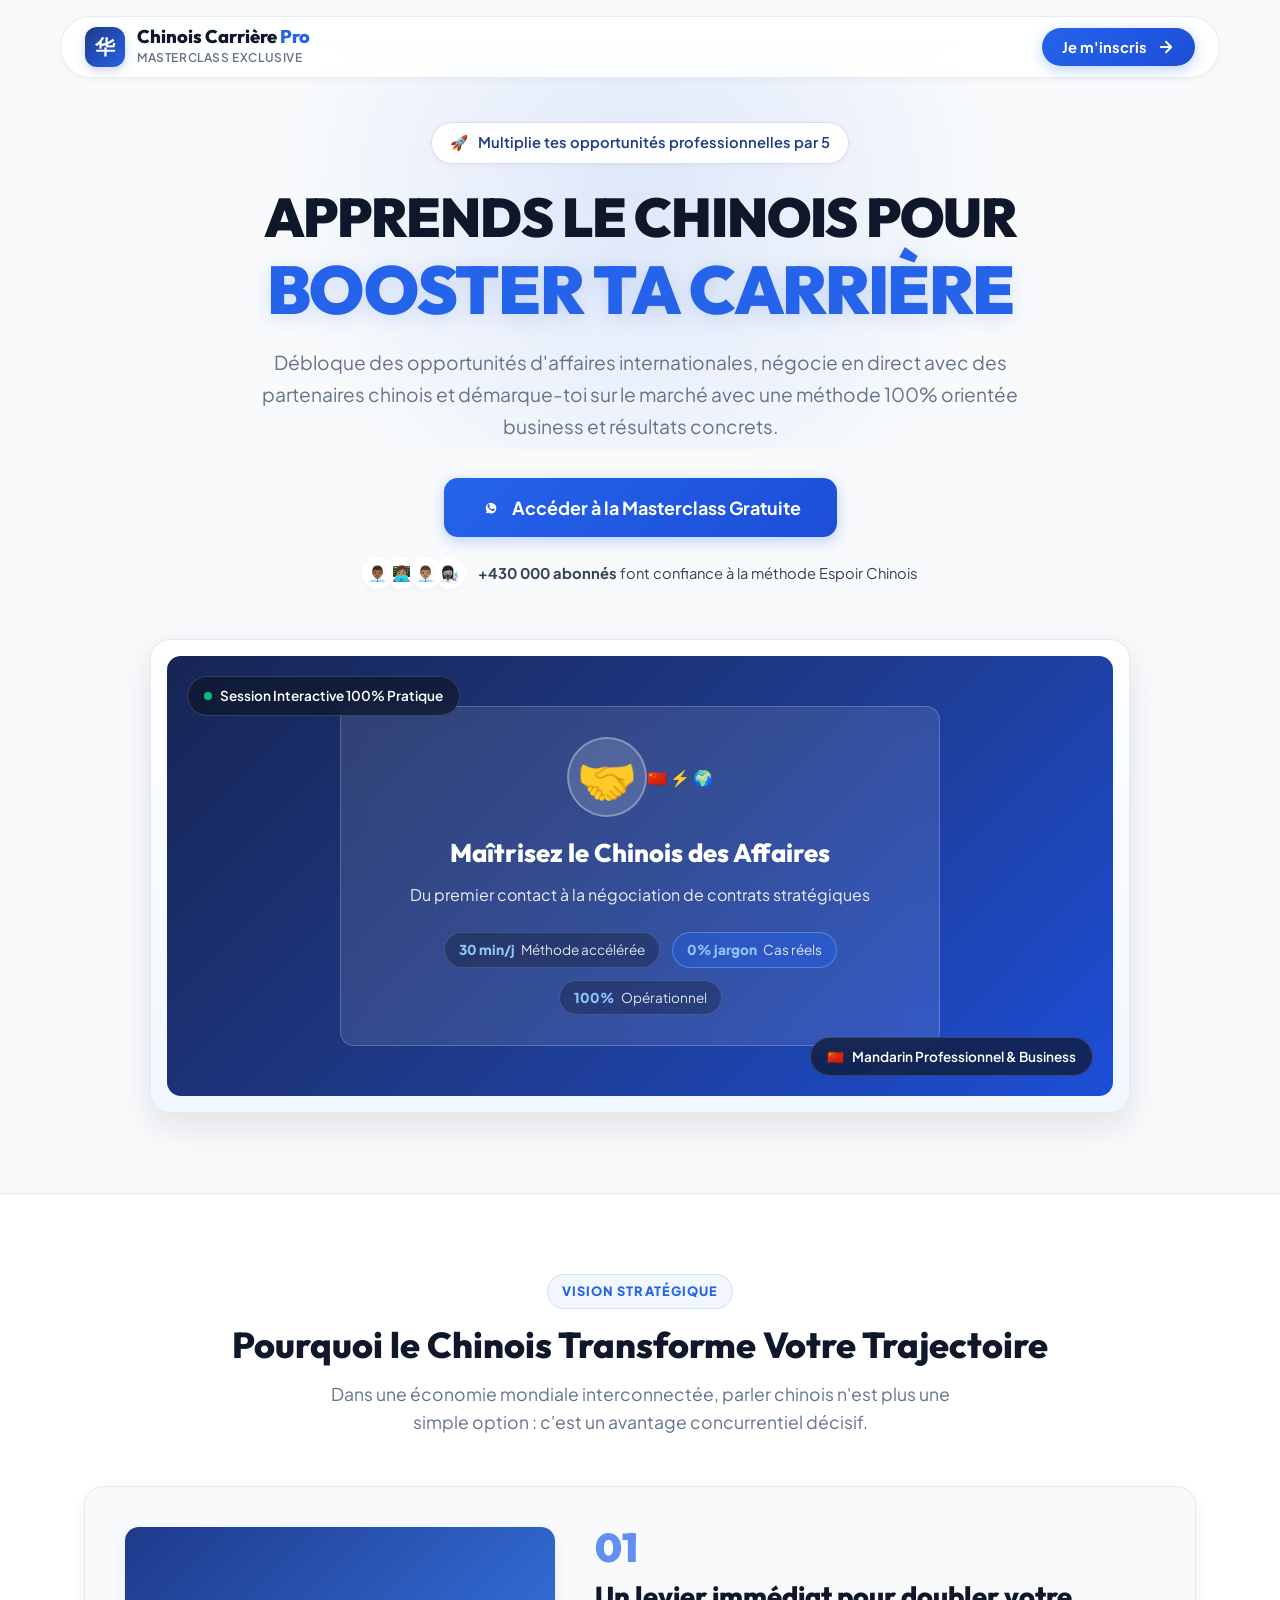
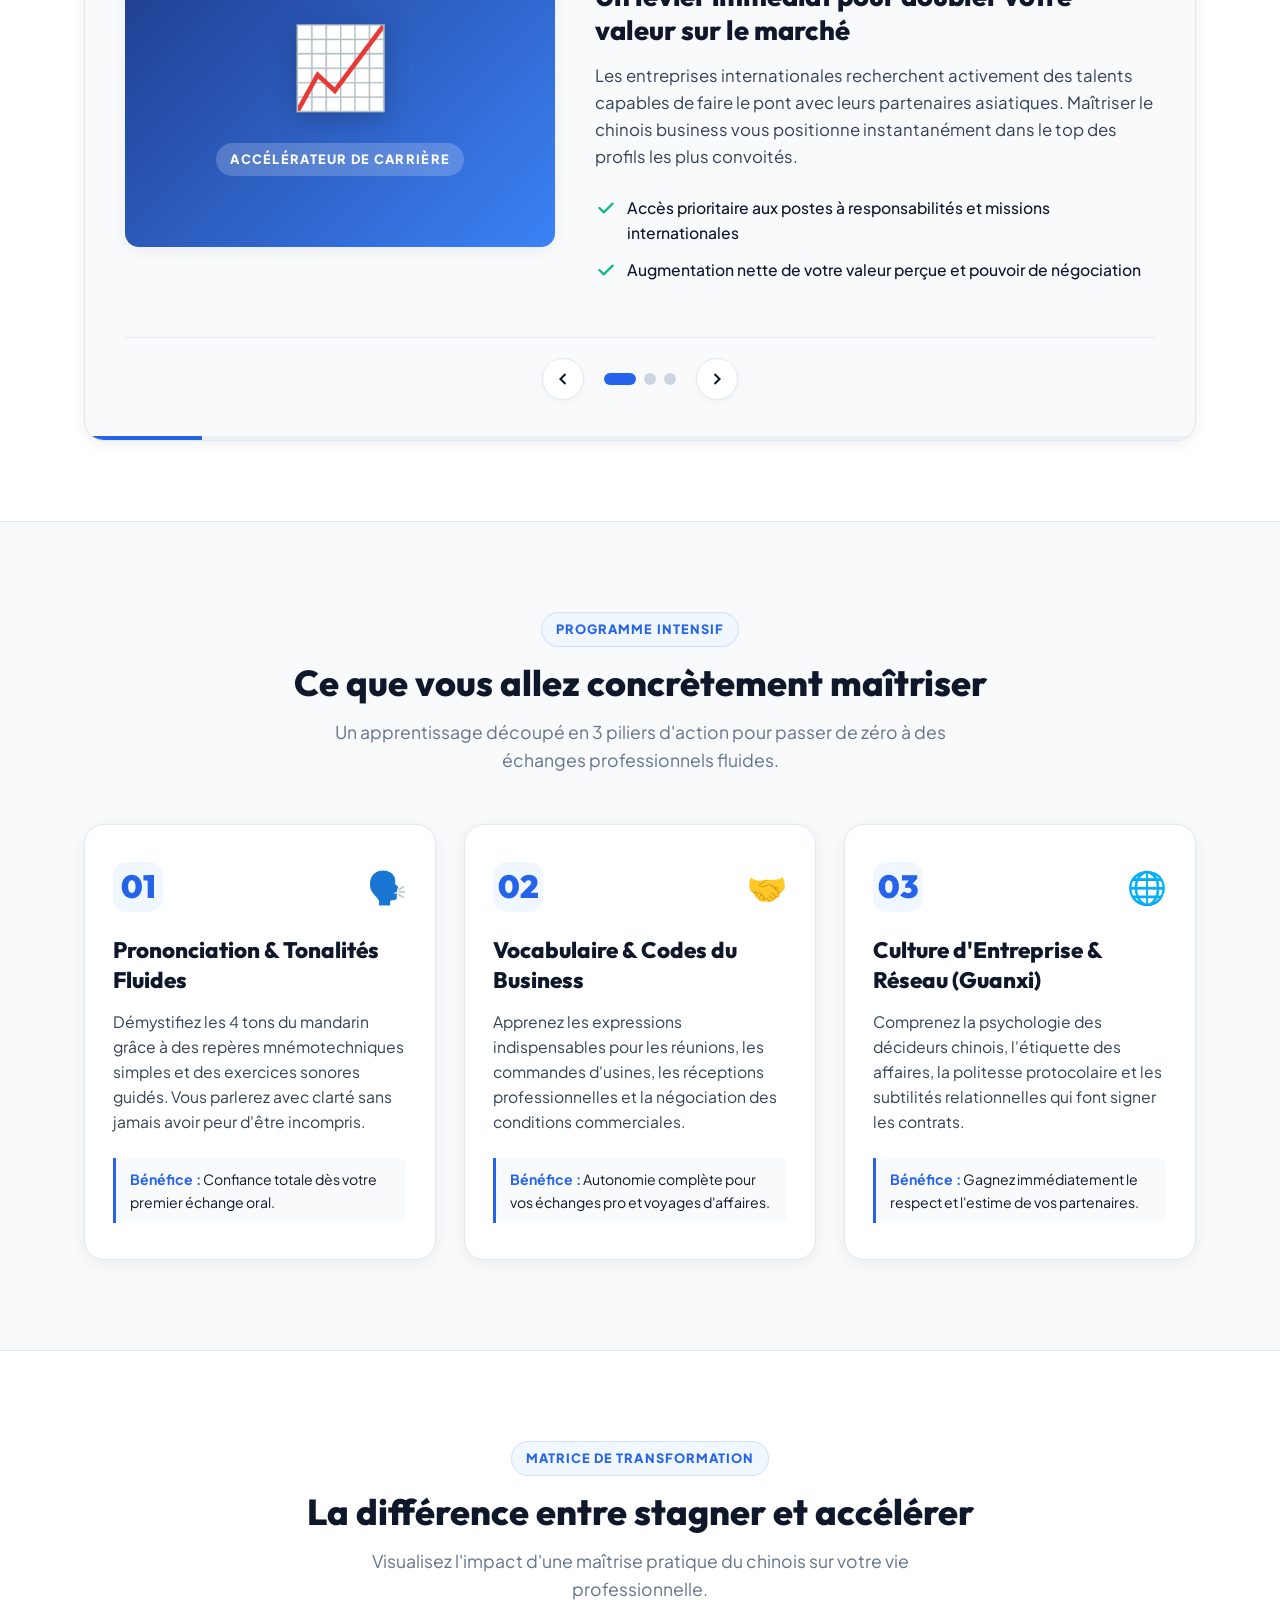
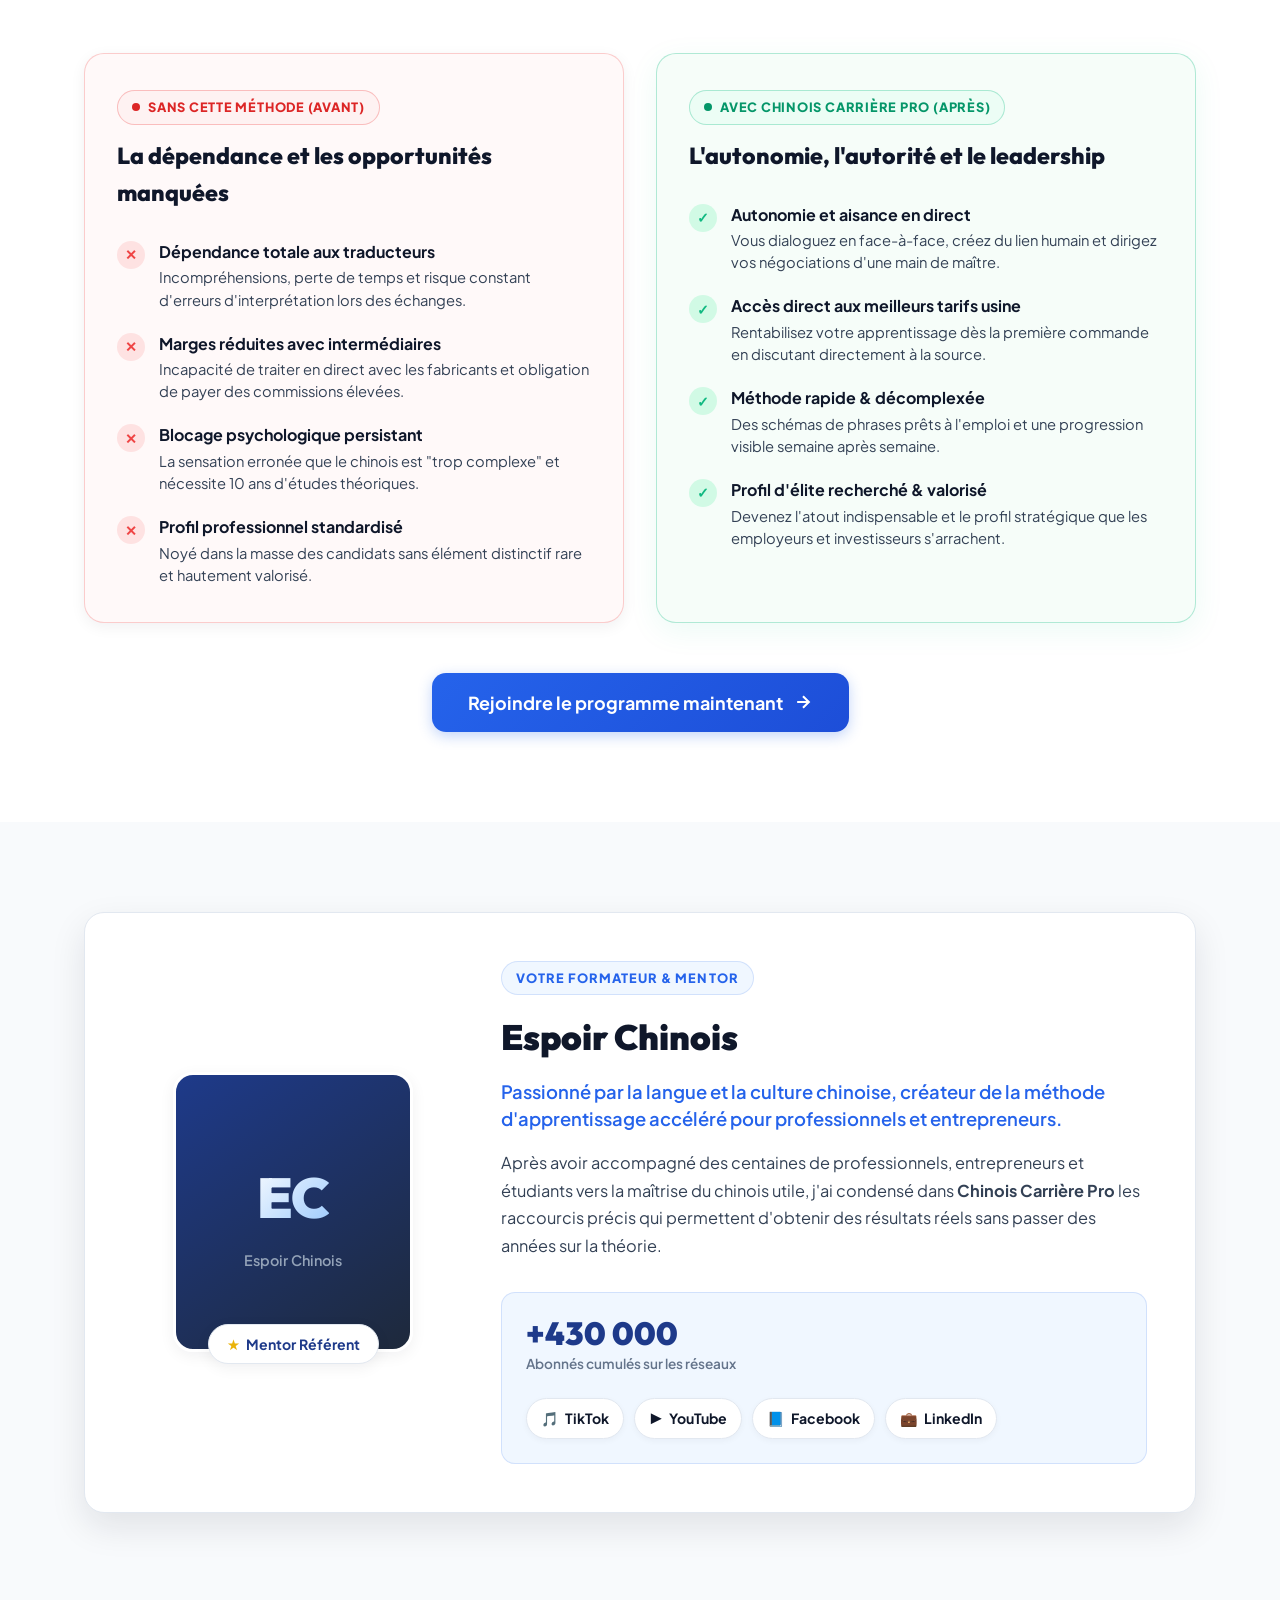
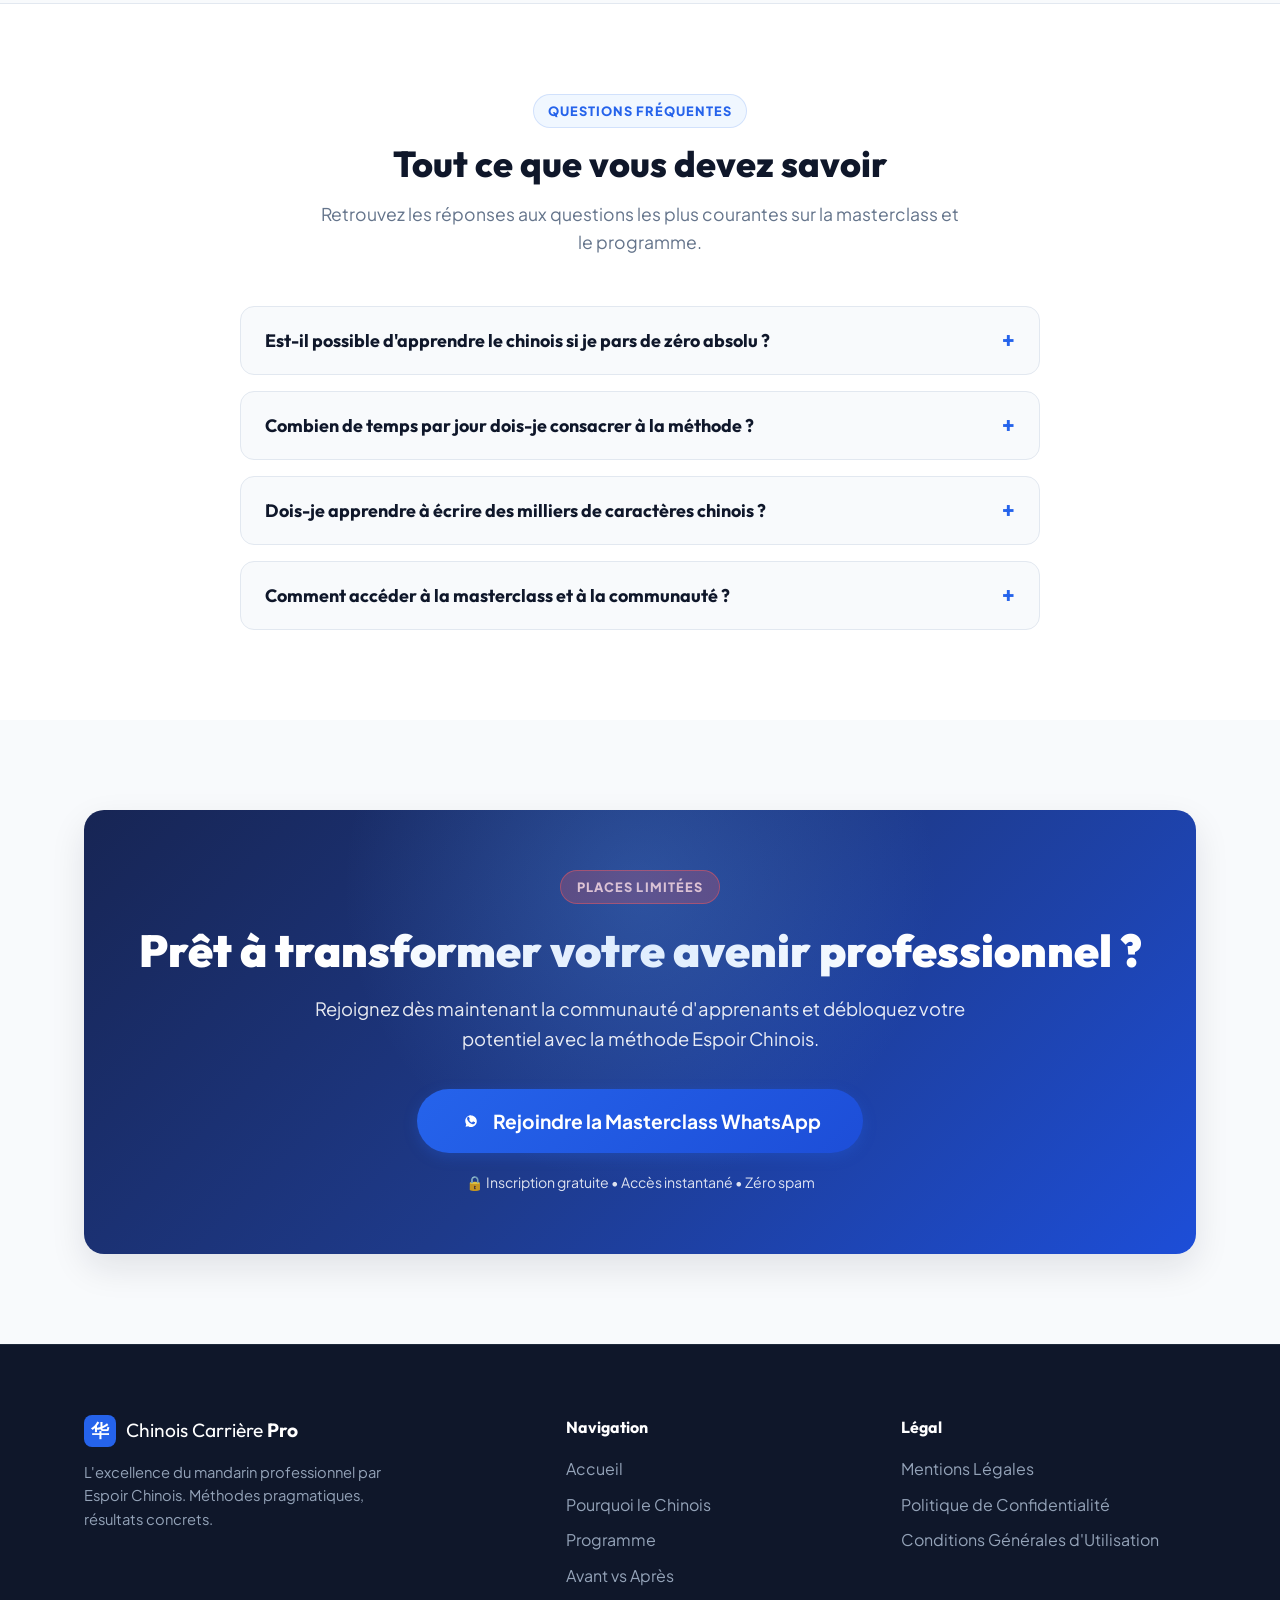
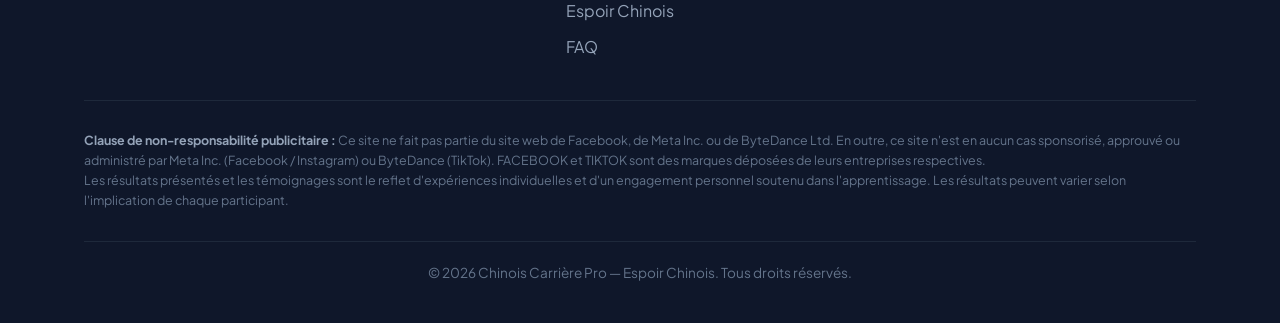
==== commit 30d8ab30: "Ajoute le favicon de la marque Décline le O fléché du logo (Favicon final.jpg) en favicon.ico multi-" ====
--- a/masterclass.html
+++ b/masterclass.html
@@ -4,6 +4,10 @@
   <meta charset="UTF-8">
   <meta name="viewport" content="width=device-width, initial-scale=1.0">
   <title>Chinois Carrière Pro | Masterclass Exclusive avec Espoir Chinois</title>
+  <link rel="icon" href="favicon.ico" sizes="32x32">
+  <link rel="icon" type="image/png" sizes="32x32" href="assets/favicon-32.png">
+  <link rel="icon" type="image/png" sizes="192x192" href="assets/favicon-192.png">
+  <link rel="apple-touch-icon" href="assets/favicon-180.png">
   <meta name="description" content="Apprends le chinois professionnel pour booster ta carrière, négocier avec des partenaires chinois et débloquer des opportunités d'affaires internationales.">
   
   <!-- Preconnect Google Fonts -->
